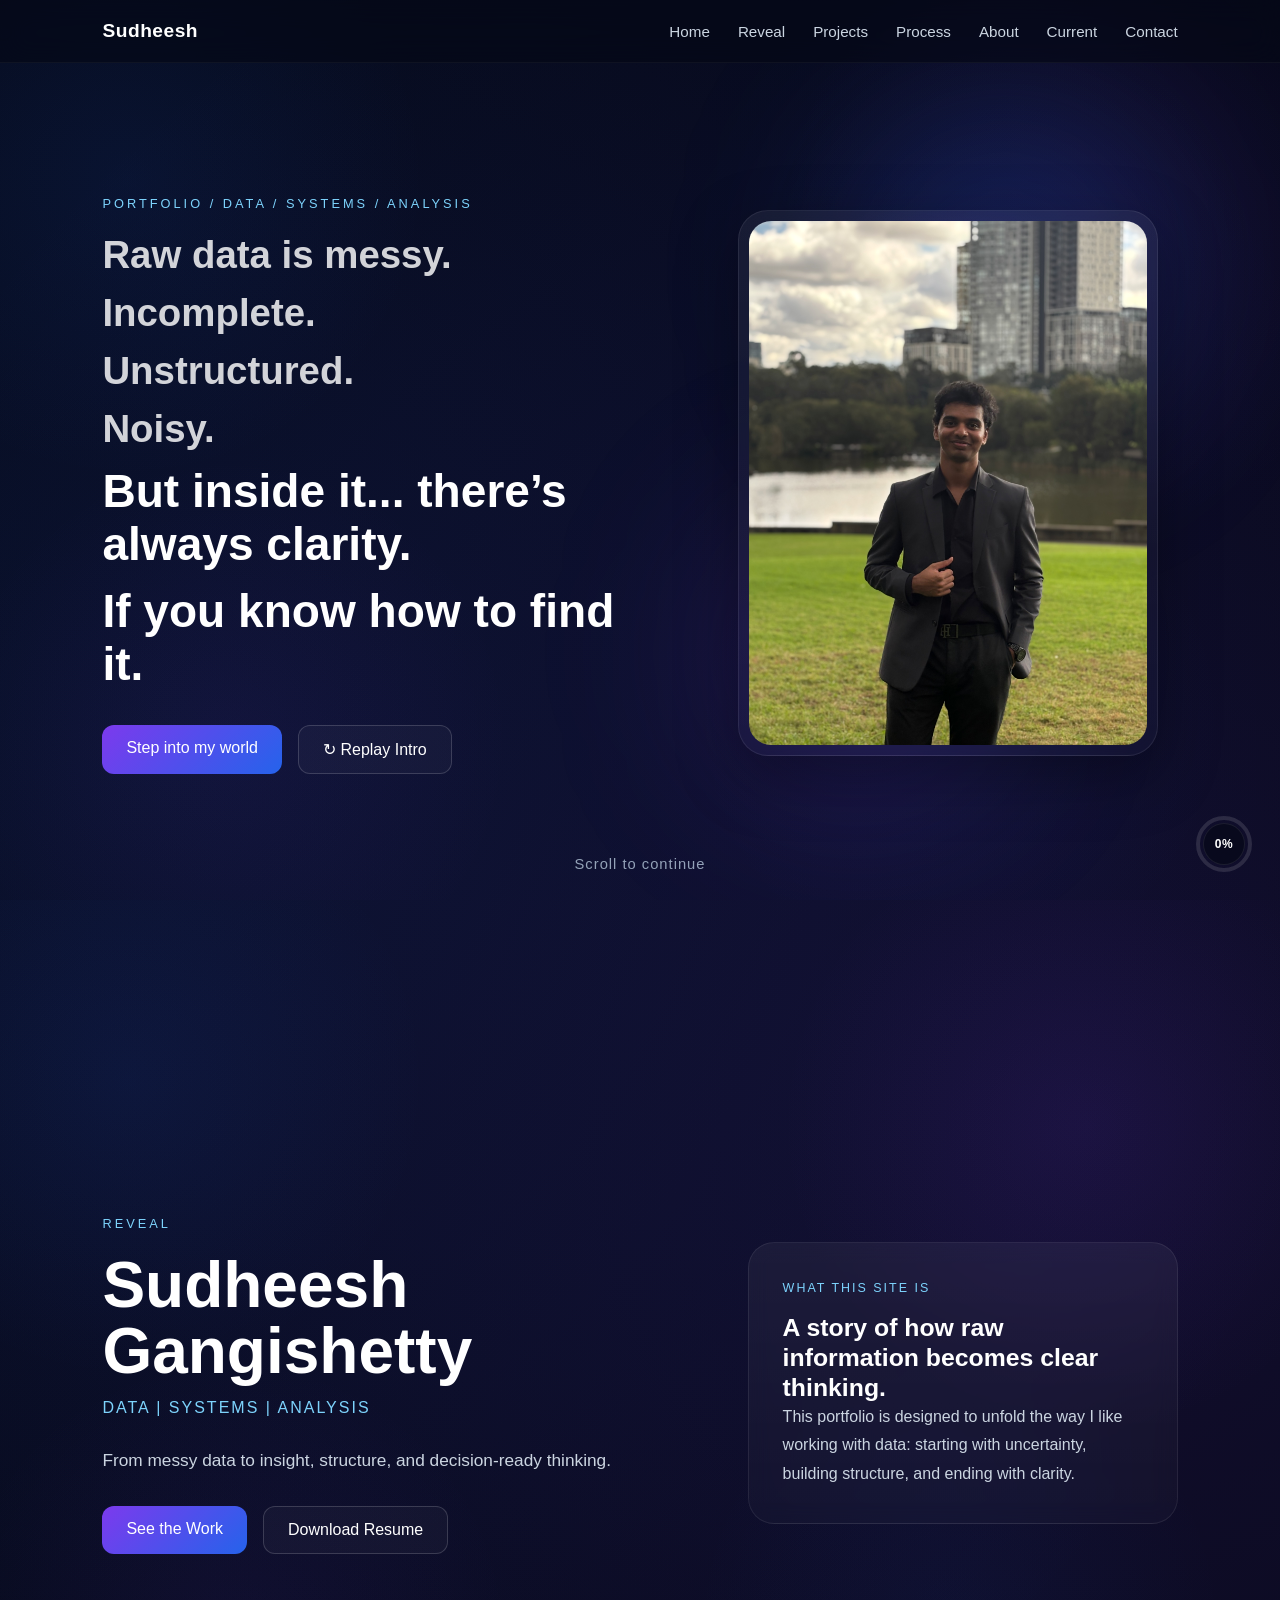
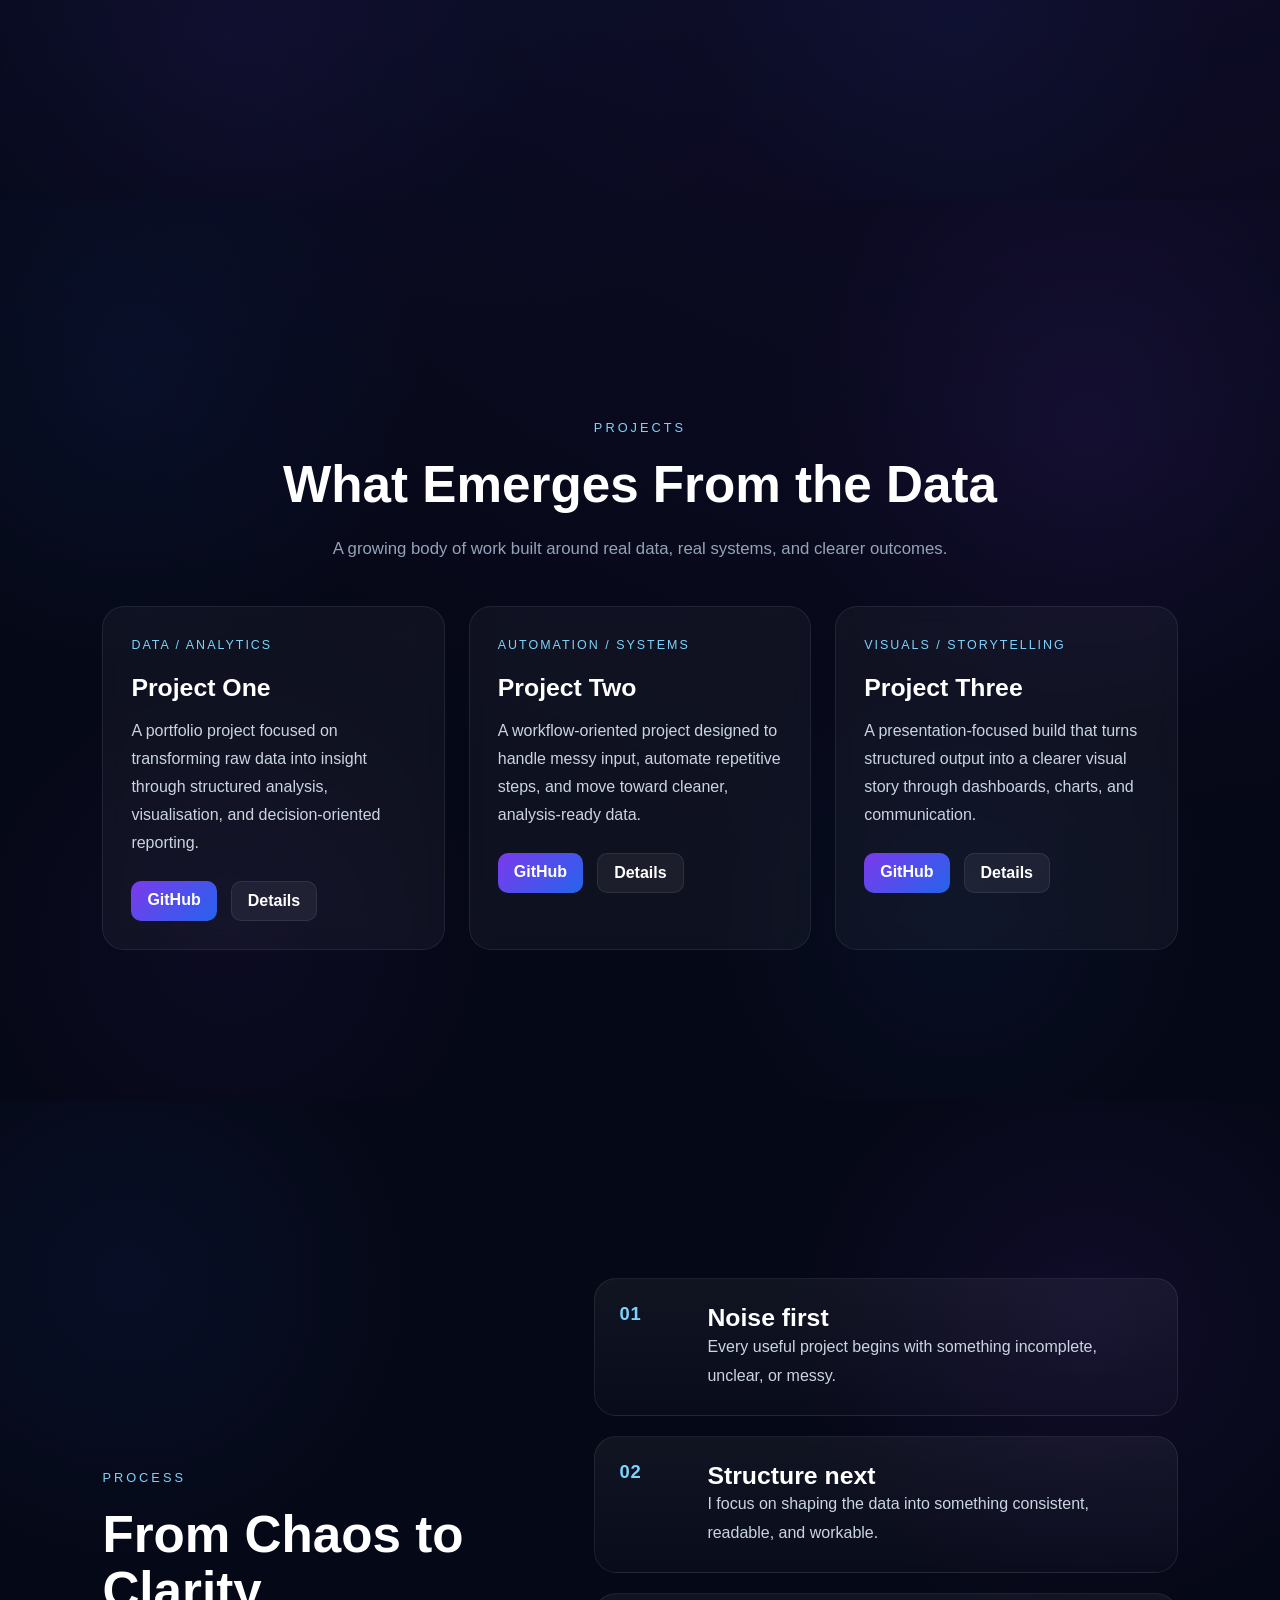
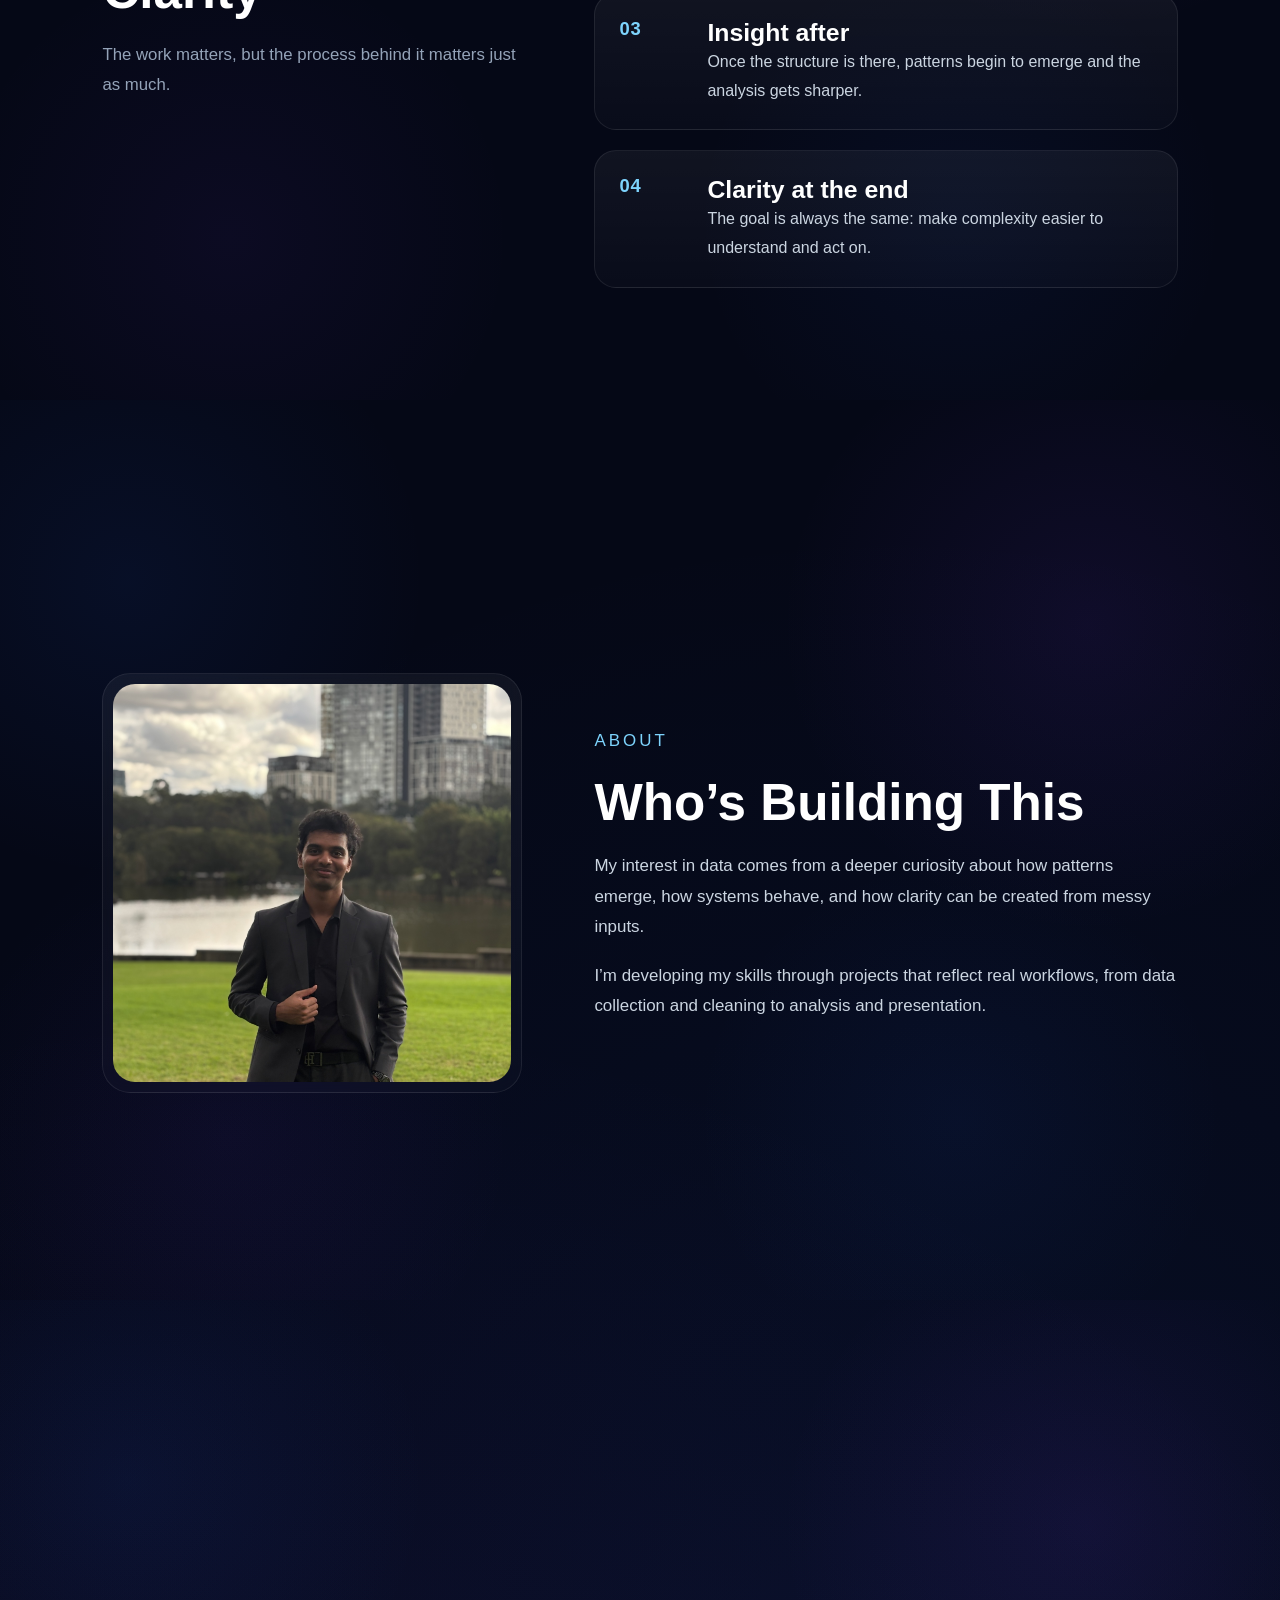
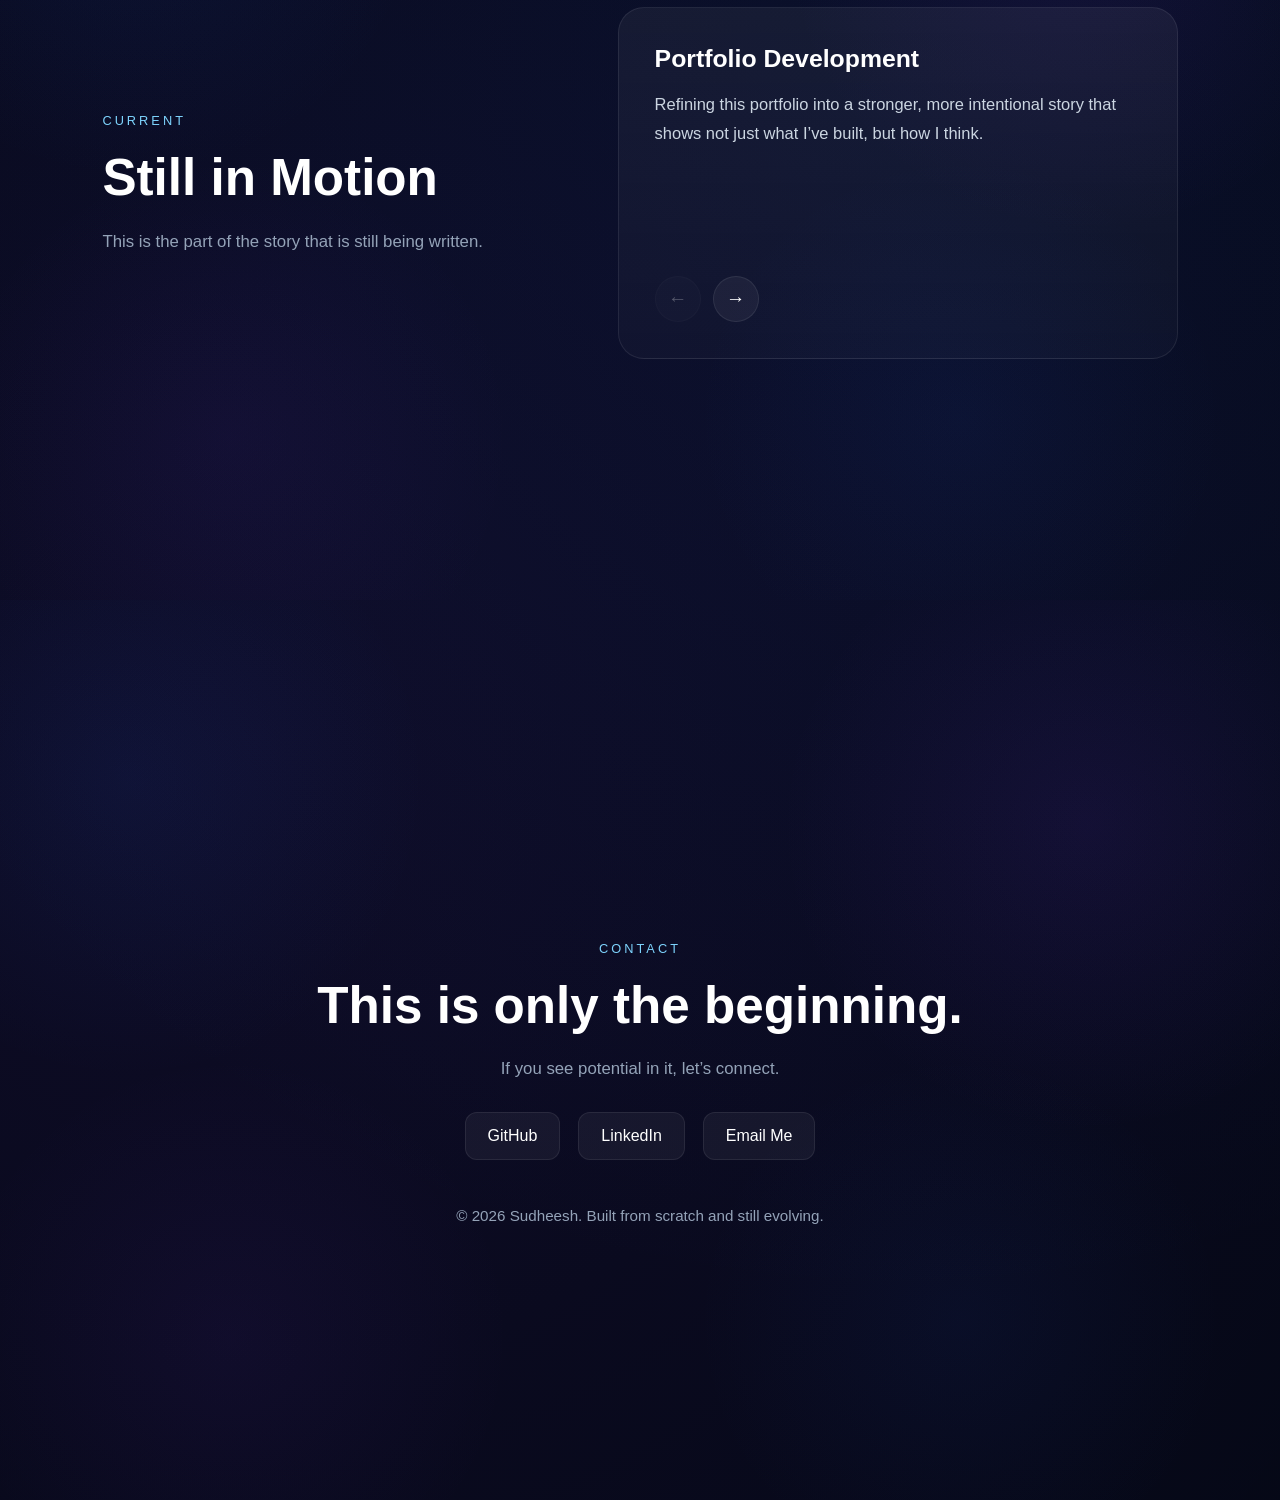
==== index.html @ f4ff77ac "Add files via upload" ====
<!DOCTYPE html>
<html lang="en">
<head>
  <meta charset="UTF-8" />
  <meta name="viewport" content="width=device-width, initial-scale=1.0" />
  <title>Sudheesh Gangishetty | Portfolio</title>
  <link rel="stylesheet" href="style.css" />
</head>
<body>
  <nav class="navbar">
    <div class="logo" data-content="site.logo">Sudheesh</div>
    <div class="nav-links" id="nav-links"></div>
  </nav>

  <main class="site-main">
    <section id="hero" class="panel hero story-hero">
      <div class="container hero-story-layout">
        <div class="hero-story-left">
          <p class="eyebrow" data-content="hero.eyebrow">PORTFOLIO / DATA / SYSTEMS / ANALYSIS</p>

          <div class="story-sequence" id="story-sequence"></div>

          <div class="hero-buttons hero-buttons-delayed" id="hero-controls">
            <a href="#reveal" class="btn btn-primary" id="hero-cta">Step into my world</a>
            <button class="btn btn-secondary replay-btn" id="replay-intro-btn" type="button">
              ↻ Replay Intro
            </button>
          </div>
        </div>

        <div class="hero-story-right">
          <div class="hero-photo-frame hero-photo-frame-large" id="hero-photo-frame">
            <img id="hero-photo" src="profile-photo.jpg" alt="Sudheesh portrait" class="hero-photo" />
          </div>
        </div>
      </div>

      <div class="scroll-cue" id="scroll-cue">
        <span data-content="hero.scrollCue">Scroll to continue</span>
      </div>

      <div class="glow glow-1"></div>
      <div class="glow glow-2"></div>
    </section>

    <section id="reveal" class="panel reveal-section">
      <div class="container reveal-grid">
        <div class="reveal-left reveal-on-scroll">
          <p class="section-label" data-content="reveal.label">REVEAL</p>
          <h1 class="reveal-name" data-content="reveal.name">Sudheesh Gangishetty</h1>
          <p class="reveal-role" data-content="reveal.role">Data | Systems | Analysis</p>
          <p class="reveal-description" data-content="reveal.description">
            From messy data to insight, structure, and decision-ready thinking.
          </p>

          <div class="hero-buttons">
            <a href="#projects" class="btn btn-primary" id="reveal-primary-btn">See the Work</a>
            <a href="Sudheesh_Resume.docx" class="btn btn-secondary" id="resume-btn" download>Download Resume</a>
          </div>
        </div>

        <div class="reveal-right reveal-on-scroll reveal-delay-1">
          <div class="reveal-card">
            <p class="reveal-card-label" data-content="reveal.cardLabel">WHAT THIS SITE IS</p>
            <h3 data-content="reveal.cardTitle">A story of how raw information becomes clear thinking.</h3>
            <p data-content="reveal.cardText">
              This portfolio is designed to unfold the way I like working with data:
              starting with uncertainty, building structure, and ending with clarity.
            </p>
          </div>
        </div>
      </div>
    </section>

    <section id="projects" class="panel projects">
      <div class="container projects-container">
        <div class="projects-heading reveal-on-scroll">
          <p class="section-label" data-content="projects.label">PROJECTS</p>
          <h2 data-content="projects.title">What Emerges From the Data</h2>
          <p class="section-intro centered-intro" data-content="projects.description">
            A growing body of work built around real data, real systems, and clearer outcomes.
          </p>
        </div>

        <div class="projects-grid" id="projects-grid"></div>
      </div>
    </section>

    <section id="process" class="panel process-section">
      <div class="container process-layout">
        <div class="process-left reveal-on-scroll">
          <p class="section-label" data-content="process.label">PROCESS</p>
          <h2 data-content="process.title">From Chaos to Clarity</h2>
          <p class="section-intro" data-content="process.description">
            The work matters, but the process behind it matters just as much.
          </p>
        </div>

        <div class="process-right">
          <div class="process-steps" id="process-steps"></div>
        </div>
      </div>
    </section>

    <section id="about" class="panel about">
      <div class="container about-grid">
        <div class="about-image reveal-on-scroll">
          <div class="about-image-frame">
            <img id="about-photo" src="profile-photo.jpg" alt="About Sudheesh" class="about-photo" />
          </div>
        </div>

        <div class="about-content reveal-on-scroll reveal-delay-1">
          <p class="section-label" data-content="about.label">ABOUT</p>
          <h2 data-content="about.title">Who’s Building This</h2>
          <div id="about-paragraphs"></div>
        </div>
      </div>
    </section>

    <section id="current" class="panel current">
      <div class="container current-layout">
        <div class="current-left reveal-on-scroll">
          <p class="section-label" data-content="current.label">CURRENT</p>
          <h2 data-content="current.title">Still in Motion</h2>
          <p class="section-intro" data-content="current.description">
            This is the part of the story that is still being written.
          </p>
        </div>

        <div class="current-right reveal-on-scroll reveal-delay-1">
          <div class="current-showcase">
            <div class="current-slide-track" id="current-slide-track"></div>

            <div class="current-controls">
              <button class="current-arrow current-prev" aria-label="Previous slide">←</button>
              <button class="current-arrow current-next" aria-label="Next slide">→</button>
            </div>
          </div>
        </div>
      </div>
    </section>

    <section id="contact" class="panel contact">
      <div class="container contact-layout reveal-on-scroll">
        <p class="section-label" data-content="contact.label">CONTACT</p>
        <h2 data-content="contact.title">This is only the beginning.</h2>
        <p class="section-intro centered-intro" data-content="contact.description">
          If you see potential in it, let’s connect.
        </p>

        <div class="contact-links" id="contact-links"></div>

        <footer class="footer">
          <p data-content="site.footer">© 2026 Sudheesh. Built from scratch and still evolving.</p>
        </footer>
      </div>
    </section>
  </main>

  <div class="scroll-indicator" aria-hidden="true">
    <svg width="64" height="64" viewBox="0 0 64 64">
      <circle cx="32" cy="32" r="26" class="bg-circle"></circle>
      <circle cx="32" cy="32" r="26" class="progress-circle"></circle>
    </svg>
    <div class="scroll-indicator-text" id="scroll-indicator-text">0%</div>
  </div>

  <script src="content.js"></script>
  <script src="script.js"></script>
</body>
</html>
---- style.css ----
html {
  scroll-behavior: smooth;
  scroll-snap-type: y mandatory;
}

* {
  margin: 0;
  padding: 0;
  box-sizing: border-box;
}

:root {
  --bg: #050816;
  --text: #ffffff;
  --muted: #cbd5e1;
  --muted-2: #94a3b8;
  --line: rgba(255, 255, 255, 0.08);
  --panel: rgba(255, 255, 255, 0.04);
  --blue: #2563eb;
  --purple: #7c3aed;
  --cyan: #7dd3fc;
}

body {
  font-family: Arial, sans-serif;
  color: var(--text);
  overflow-y: auto;
  overflow-x: hidden;
  background:
    radial-gradient(circle at 12% 12%, rgba(37, 99, 235, 0.10), transparent 22%),
    radial-gradient(circle at 82% 18%, rgba(124, 58, 237, 0.11), transparent 26%),
    radial-gradient(circle at 70% 78%, rgba(37, 99, 235, 0.08), transparent 24%),
    radial-gradient(circle at 20% 88%, rgba(124, 58, 237, 0.08), transparent 24%),
    #050816;
}

.site-main {
  min-height: 100dvh;
}

.panel {
  min-height: 100dvh;
  scroll-snap-align: start;
  display: flex;
  align-items: flex-start;
  justify-content: center;
  padding: 118px 8% 52px;
  position: relative;
  overflow: hidden;
  scroll-margin-top: 88px;
  background:
    radial-gradient(circle at 10% 20%, rgba(37, 99, 235, 0.08), transparent 22%),
    radial-gradient(circle at 85% 25%, rgba(124, 58, 237, 0.09), transparent 24%),
    radial-gradient(circle at 75% 80%, rgba(37, 99, 235, 0.06), transparent 22%),
    radial-gradient(circle at 18% 82%, rgba(124, 58, 237, 0.06), transparent 22%);
}

.container {
  width: min(1200px, 100%);
  margin: 0 auto;
  position: relative;
  z-index: 2;
}

.navbar {
  position: fixed;
  top: 0;
  left: 0;
  width: 100%;
  padding: 20px 8%;
  display: flex;
  justify-content: space-between;
  align-items: center;
  background: rgba(5, 8, 22, 0.65);
  backdrop-filter: blur(14px);
  border-bottom: 1px solid rgba(255, 255, 255, 0.04);
  z-index: 1000;
}

.logo {
  font-weight: 700;
  font-size: 1.2rem;
  letter-spacing: 0.5px;
}

.nav-links {
  display: flex;
  gap: 28px;
}

.nav-links a {
  text-decoration: none;
  color: var(--muted);
  font-size: 0.95rem;
  transition: color 0.25s ease, opacity 0.25s ease;
}

.nav-links a:hover {
  color: var(--text);
}

.section-label,
.eyebrow {
  font-size: 0.8rem;
  letter-spacing: 3px;
  color: var(--cyan);
  margin-bottom: 18px;
}

h1 {
  font-size: clamp(2.8rem, 5vw, 4.9rem);
  line-height: 1.02;
  margin-bottom: 22px;
}

h2 {
  font-size: clamp(2.2rem, 4vw, 3.5rem);
  line-height: 1.1;
  margin-bottom: 20px;
}

h3 {
  font-size: 1.55rem;
  line-height: 1.2;
}

p {
  color: var(--muted);
  line-height: 1.8;
}

.section-intro {
  max-width: 760px;
  color: var(--muted-2);
  font-size: 1.05rem;
}

.centered-intro {
  margin-left: auto;
  margin-right: auto;
  text-align: center;
}

/* HERO */
.story-hero {
  align-items: center;
}

.hero-story-layout {
  display: grid;
  grid-template-columns: minmax(0, 1fr) minmax(340px, 460px);
  gap: 64px;
  align-items: center;
  width: 100%;
  min-height: calc(100dvh - 170px);
}

.hero-story-left {
  max-width: 760px;
}

.story-sequence {
  display: flex;
  flex-direction: column;
  gap: 14px;
  min-height: 360px;
}

.story-line {
  font-size: clamp(1.7rem, 3vw, 2.8rem);
  font-weight: 600;
  line-height: 1.15;
  color: rgba(255, 255, 255, 0.82);
  opacity: 0;
  transform: translateY(18px);
  transition: opacity 0.8s ease, transform 0.8s ease, filter 0.8s ease;
}

.story-line-emphasis {
  color: white;
  font-size: clamp(2rem, 3.6vw, 3.3rem);
}

.story-line-dimmed {
  opacity: 0.22 !important;
  filter: blur(0.2px);
}

.hero-buttons {
  display: flex;
  gap: 16px;
  flex-wrap: wrap;
}

.hero-buttons-delayed {
  margin-top: 34px;
  opacity: 0;
  transform: translateY(18px);
}

.hero-story-right {
  display: flex;
  justify-content: center;
  align-items: center;
  width: 100%;
}

.hero-photo-frame {
  width: min(420px, 100%);
  border-radius: 30px;
  padding: 10px;
  border: 1px solid var(--line);
  background:
    linear-gradient(180deg, rgba(255, 255, 255, 0.06), rgba(255, 255, 255, 0.025)),
    radial-gradient(circle at 50% 30%, rgba(124, 58, 237, 0.20), transparent 42%);
  backdrop-filter: blur(10px);
  box-shadow: 0 20px 60px rgba(0, 0, 0, 0.35);
  opacity: 0;
  transform: translateY(18px);
}

.hero-photo-frame-large {
  aspect-ratio: 4 / 5.2;
}

.hero-photo {
  width: 100%;
  height: 100%;
  object-fit: cover;
  object-position: center 28%;
  border-radius: 22px;
  display: block;
  filter: saturate(1.02) contrast(1.02);
}

.scroll-cue {
  position: absolute;
  bottom: 28px;
  left: 50%;
  transform: translateX(-50%);
  color: var(--muted-2);
  font-size: 0.92rem;
  letter-spacing: 1px;
  opacity: 0;
}

.replay-btn {
  cursor: pointer;
}

.animate-in {
  animation: lineReveal 0.9s ease forwards;
}

.fade-in-only {
  animation: fadeOnly 0.9s ease forwards;
}

@keyframes lineReveal {
  to {
    opacity: 1;
    transform: translateY(0);
  }
}

@keyframes fadeOnly {
  to {
    opacity: 1;
  }
}

/* SCROLL REVEALS */
.reveal-on-scroll {
  opacity: 0;
  transform: translateY(34px);
  transition: opacity 0.8s ease, transform 0.8s ease;
}

.reveal-on-scroll.is-visible {
  opacity: 1;
  transform: translateY(0);
}

.reveal-delay-1 {
  transition-delay: 0.12s;
}

.reveal-delay-2 {
  transition-delay: 0.24s;
}

/* REVEAL SECTION */
.reveal-grid {
  display: grid;
  grid-template-columns: minmax(0, 1fr) minmax(320px, 430px);
  gap: 64px;
  align-items: center;
  width: 100%;
  min-height: calc(100dvh - 170px);
}

.reveal-name {
  font-size: clamp(3rem, 5vw, 5.1rem);
  margin-bottom: 10px;
}

.reveal-role {
  color: var(--cyan);
  font-size: 1rem;
  letter-spacing: 2px;
  text-transform: uppercase;
  margin-bottom: 22px;
}

.reveal-description {
  max-width: 620px;
  font-size: 1.08rem;
  margin-bottom: 30px;
}

.reveal-card {
  border: 1px solid var(--line);
  background: linear-gradient(180deg, rgba(255,255,255,0.05), rgba(255,255,255,0.025));
  border-radius: 26px;
  padding: 34px;
  backdrop-filter: blur(10px);
}

.reveal-card-label {
  color: var(--cyan);
  letter-spacing: 2px;
  font-size: 0.78rem;
  margin-bottom: 14px;
}

/* BUTTONS */
.btn {
  text-decoration: none;
  padding: 14px 24px;
  border-radius: 12px;
  font-weight: 700;
  transition: transform 0.25s ease, background 0.25s ease, box-shadow 0.25s ease;
  border: none;
  font: inherit;
}

.btn-primary {
  background: linear-gradient(135deg, var(--purple), var(--blue));
  color: white;
}

.btn-primary:hover {
  transform: translateY(-2px);
  box-shadow: 0 12px 32px rgba(124, 58, 237, 0.35);
}

.btn-secondary {
  border: 1px solid rgba(255, 255, 255, 0.16);
  color: white;
  background: rgba(255, 255, 255, 0.03);
}

.btn-secondary:hover {
  transform: translateY(-2px);
  background: rgba(255, 255, 255, 0.08);
}

/* GLOW */
.glow {
  position: absolute;
  border-radius: 50%;
  filter: blur(90px);
  z-index: 1;
}

.glow-1 {
  width: 320px;
  height: 320px;
  background: rgba(37, 99, 235, 0.22);
  top: 12%;
  right: 9%;
}

.glow-2 {
  width: 280px;
  height: 280px;
  background: rgba(124, 58, 237, 0.18);
  bottom: 12%;
  left: 56%;
}

/* PROJECTS */
.projects-container {
  display: flex;
  flex-direction: column;
  align-items: center;
  min-height: calc(100dvh - 170px);
  justify-content: center;
}

.projects-heading {
  text-align: center;
  margin-bottom: 42px;
}

.projects-grid {
  display: grid;
  grid-template-columns: repeat(3, minmax(0, 1fr));
  gap: 24px;
  width: 100%;
}

.project-card {
  background: var(--panel);
  border: 1px solid var(--line);
  border-radius: 22px;
  padding: 28px;
  transition: transform 0.3s ease, border-color 0.3s ease, box-shadow 0.3s ease,
    opacity 0.8s ease, transform 0.8s ease;
  backdrop-filter: blur(10px);
}

.project-card:hover {
  transform: translateY(-8px);
  border-color: rgba(124, 58, 237, 0.5);
  box-shadow: 0 20px 50px rgba(0, 0, 0, 0.35);
}

.project-tag {
  font-size: 0.78rem;
  letter-spacing: 2px;
  color: var(--cyan);
  margin-bottom: 16px;
}

.project-card h3 {
  margin-bottom: 14px;
}

.project-card p {
  line-height: 1.75;
}

.project-links {
  display: flex;
  gap: 14px;
  margin-top: 24px;
}

.project-link {
  text-decoration: none;
  color: white;
  font-weight: 700;
  padding: 10px 16px;
  border-radius: 10px;
  background: linear-gradient(135deg, var(--purple), var(--blue));
  transition: transform 0.25s ease, opacity 0.25s ease, background 0.25s ease;
}

.project-link:hover {
  transform: translateY(-2px);
}

.secondary-link {
  background: rgba(255, 255, 255, 0.06);
  border: 1px solid var(--line);
}

/* PROCESS */
.process-layout {
  display: grid;
  grid-template-columns: minmax(280px, 420px) minmax(0, 1fr);
  gap: 72px;
  width: 100%;
  align-items: center;
  min-height: calc(100dvh - 170px);
}

.process-steps {
  display: grid;
  gap: 20px;
}

.process-step {
  display: grid;
  grid-template-columns: 70px 1fr;
  gap: 18px;
  padding: 24px;
  border: 1px solid var(--line);
  background: linear-gradient(180deg, rgba(255,255,255,0.05), rgba(255,255,255,0.02));
  border-radius: 22px;
}

.step-number {
  font-size: 1.15rem;
  font-weight: 700;
  color: var(--cyan);
  letter-spacing: 1px;
}

/* ABOUT */
.about-grid {
  display: grid;
  grid-template-columns: minmax(320px, 420px) minmax(0, 1fr);
  gap: 72px;
  align-items: center;
  width: 100%;
  min-height: calc(100dvh - 170px);
}

.about-image {
  display: flex;
  justify-content: center;
}

.about-image-frame {
  width: min(420px, 100%);
  aspect-ratio: 1 / 1;
  border-radius: 28px;
  padding: 10px;
  border: 1px solid var(--line);
  background:
    linear-gradient(180deg, rgba(255,255,255,0.05), rgba(255,255,255,0.02)),
    radial-gradient(circle at 50% 50%, rgba(37, 99, 235, 0.18), transparent 42%);
  backdrop-filter: blur(10px);
}

.about-photo {
  width: 100%;
  height: 100%;
  object-fit: cover;
  object-position: center 28%;
  border-radius: 22px;
  display: block;
}

.about-content {
  max-width: 680px;
  width: 100%;
}

.about-content p {
  font-size: 1.06rem;
  margin-bottom: 18px;
}

/* CURRENT */
.current-layout {
  display: grid;
  grid-template-columns: minmax(0, 1fr) minmax(360px, 560px);
  gap: 72px;
  align-items: center;
  width: 100%;
  min-height: calc(100dvh - 170px);
}

.current-left {
  max-width: 560px;
}

.current-right {
  display: flex;
  justify-content: center;
  width: 100%;
}

.current-showcase {
  width: 100%;
  max-width: 560px;
  min-height: 352px;
  background: linear-gradient(180deg, rgba(255, 255, 255, 0.05), rgba(255, 255, 255, 0.025));
  border: 1px solid var(--line);
  border-radius: 26px;
  padding: 36px;
  display: flex;
  flex-direction: column;
  justify-content: space-between;
  user-select: none;
  touch-action: pan-y;
}

.current-slide-track {
  position: relative;
  flex: 1;
}

.current-item {
  display: none;
  opacity: 0;
  transform: translateX(26px);
}

.current-item.active {
  display: block;
  opacity: 1;
  transform: translateX(0);
  transition: opacity 0.38s ease, transform 0.38s ease;
}

.current-item h3 {
  margin-bottom: 16px;
}

.current-item p {
  font-size: 1.03rem;
}

.current-controls {
  display: flex;
  gap: 12px;
  margin-top: 28px;
}

.current-arrow {
  width: 46px;
  height: 46px;
  border-radius: 999px;
  border: 1px solid var(--line);
  background: rgba(255, 255, 255, 0.05);
  color: white;
  font-size: 1.2rem;
  cursor: pointer;
  transition: opacity 0.25s ease, transform 0.25s ease, background 0.25s ease;
}

.current-arrow:hover:not(:disabled) {
  transform: translateY(-1px);
  background: rgba(255, 255, 255, 0.08);
}

.current-arrow:disabled {
  opacity: 0.28;
  cursor: not-allowed;
}

/* CONTACT */
.contact-layout {
  display: flex;
  flex-direction: column;
  align-items: center;
  justify-content: center;
  width: 100%;
  max-width: 900px;
  margin: 0 auto;
  text-align: center;
  min-height: calc(100dvh - 170px);
}

.contact-links {
  display: flex;
  justify-content: center;
  gap: 18px;
  flex-wrap: wrap;
  margin-top: 28px;
}

.contact-link {
  text-decoration: none;
  color: white;
  padding: 14px 22px;
  border-radius: 12px;
  background: rgba(255, 255, 255, 0.05);
  border: 1px solid var(--line);
  transition: transform 0.25s ease, background 0.25s ease, border-color 0.25s ease;
}

.contact-link:hover {
  transform: translateY(-3px);
  background: rgba(255, 255, 255, 0.08);
  border-color: rgba(124, 58, 237, 0.4);
}

.footer {
  margin-top: 42px;
}

.footer p {
  color: var(--muted-2);
  font-size: 0.95rem;
}

/* SCROLL INDICATOR */
.scroll-indicator {
  position: fixed;
  bottom: 24px;
  right: 24px;
  width: 64px;
  height: 64px;
  z-index: 1100;
  display: flex;
  align-items: center;
  justify-content: center;
}

.scroll-indicator svg {
  position: absolute;
  inset: 0;
  transform: rotate(-90deg);
}

.bg-circle {
  fill: none;
  stroke: rgba(255, 255, 255, 0.12);
  stroke-width: 4;
}

.progress-circle {
  fill: none;
  stroke: var(--cyan);
  stroke-width: 4;
  stroke-linecap: round;
  stroke-dasharray: 163.36;
  stroke-dashoffset: 163.36;
  transition: stroke-dashoffset 0.2s ease;
}

.scroll-indicator-text {
  font-size: 0.75rem;
  color: var(--text);
  font-weight: 700;
  letter-spacing: 0.5px;
  background: rgba(5, 8, 22, 0.65);
  width: 42px;
  height: 42px;
  border-radius: 999px;
  display: flex;
  align-items: center;
  justify-content: center;
  border: 1px solid var(--line);
  backdrop-filter: blur(12px);
}

/* SCROLLBAR */
html::-webkit-scrollbar,
body::-webkit-scrollbar {
  width: 10px;
}

html::-webkit-scrollbar-track,
body::-webkit-scrollbar-track {
  background: rgba(255, 255, 255, 0.03);
}

html::-webkit-scrollbar-thumb,
body::-webkit-scrollbar-thumb {
  background: linear-gradient(180deg, rgba(124, 58, 237, 0.85), rgba(37, 99, 235, 0.85));
  border-radius: 999px;
}

html::-webkit-scrollbar-thumb:hover,
body::-webkit-scrollbar-thumb:hover {
  background: linear-gradient(180deg, rgba(124, 58, 237, 1), rgba(37, 99, 235, 1));
}

/* RESPONSIVE */
@media (max-width: 1080px) {
  .hero-story-layout,
  .reveal-grid,
  .process-layout,
  .about-grid,
  .current-layout {
    grid-template-columns: 1fr;
    gap: 36px;
    width: 100%;
    min-height: auto;
  }

  .hero-story-right,
  .about-image,
  .current-right {
    justify-content: center;
  }

  .projects-grid {
    grid-template-columns: 1fr;
  }

  .projects-container,
  .contact-layout {
    min-height: auto;
  }

  .panel {
    min-height: 100dvh;
    padding-top: 110px;
    padding-bottom: 48px;
    align-items: center;
  }

  .story-hero {
    align-items: center;
  }

  html {
    scroll-snap-type: y proximity;
  }
}

@media (max-width: 768px) {
  .navbar {
    padding: 18px 6%;
  }

  .nav-links {
    gap: 16px;
    font-size: 0.9rem;
    flex-wrap: wrap;
  }

  .panel {
    min-height: 100dvh;
    padding: 100px 6% 44px;
    align-items: center;
  }

  .hero-story-layout,
  .reveal-grid,
  .process-layout,
  .about-grid,
  .current-layout {
    align-items: center;
  }

  .story-line {
    font-size: clamp(1.5rem, 6vw, 2.2rem);
  }

  .story-line-emphasis {
    font-size: clamp(1.8rem, 7vw, 2.7rem);
  }

  .reveal-description,
  .section-intro,
  .about-content p,
  .current-item p,
  .process-step p {
    font-size: 1rem;
  }

  .hero-photo-frame,
  .about-image-frame,
  .current-showcase {
    max-width: 100%;
  }
}

@media (max-width: 560px) {
  .navbar {
    flex-direction: column;
    gap: 12px;
    align-items: flex-start;
  }

  .hero-buttons,
  .project-links,
  .contact-links {
    width: 100%;
  }

  .btn,
  .project-link,
  .contact-link {
    width: 100%;
    text-align: center;
  }

  .process-step {
    grid-template-columns: 1fr;
  }

  .scroll-indicator {
    bottom: 18px;
    right: 18px;
    transform: scale(0.92);
  }

  .story-sequence {
    min-height: 300px;
  }
}
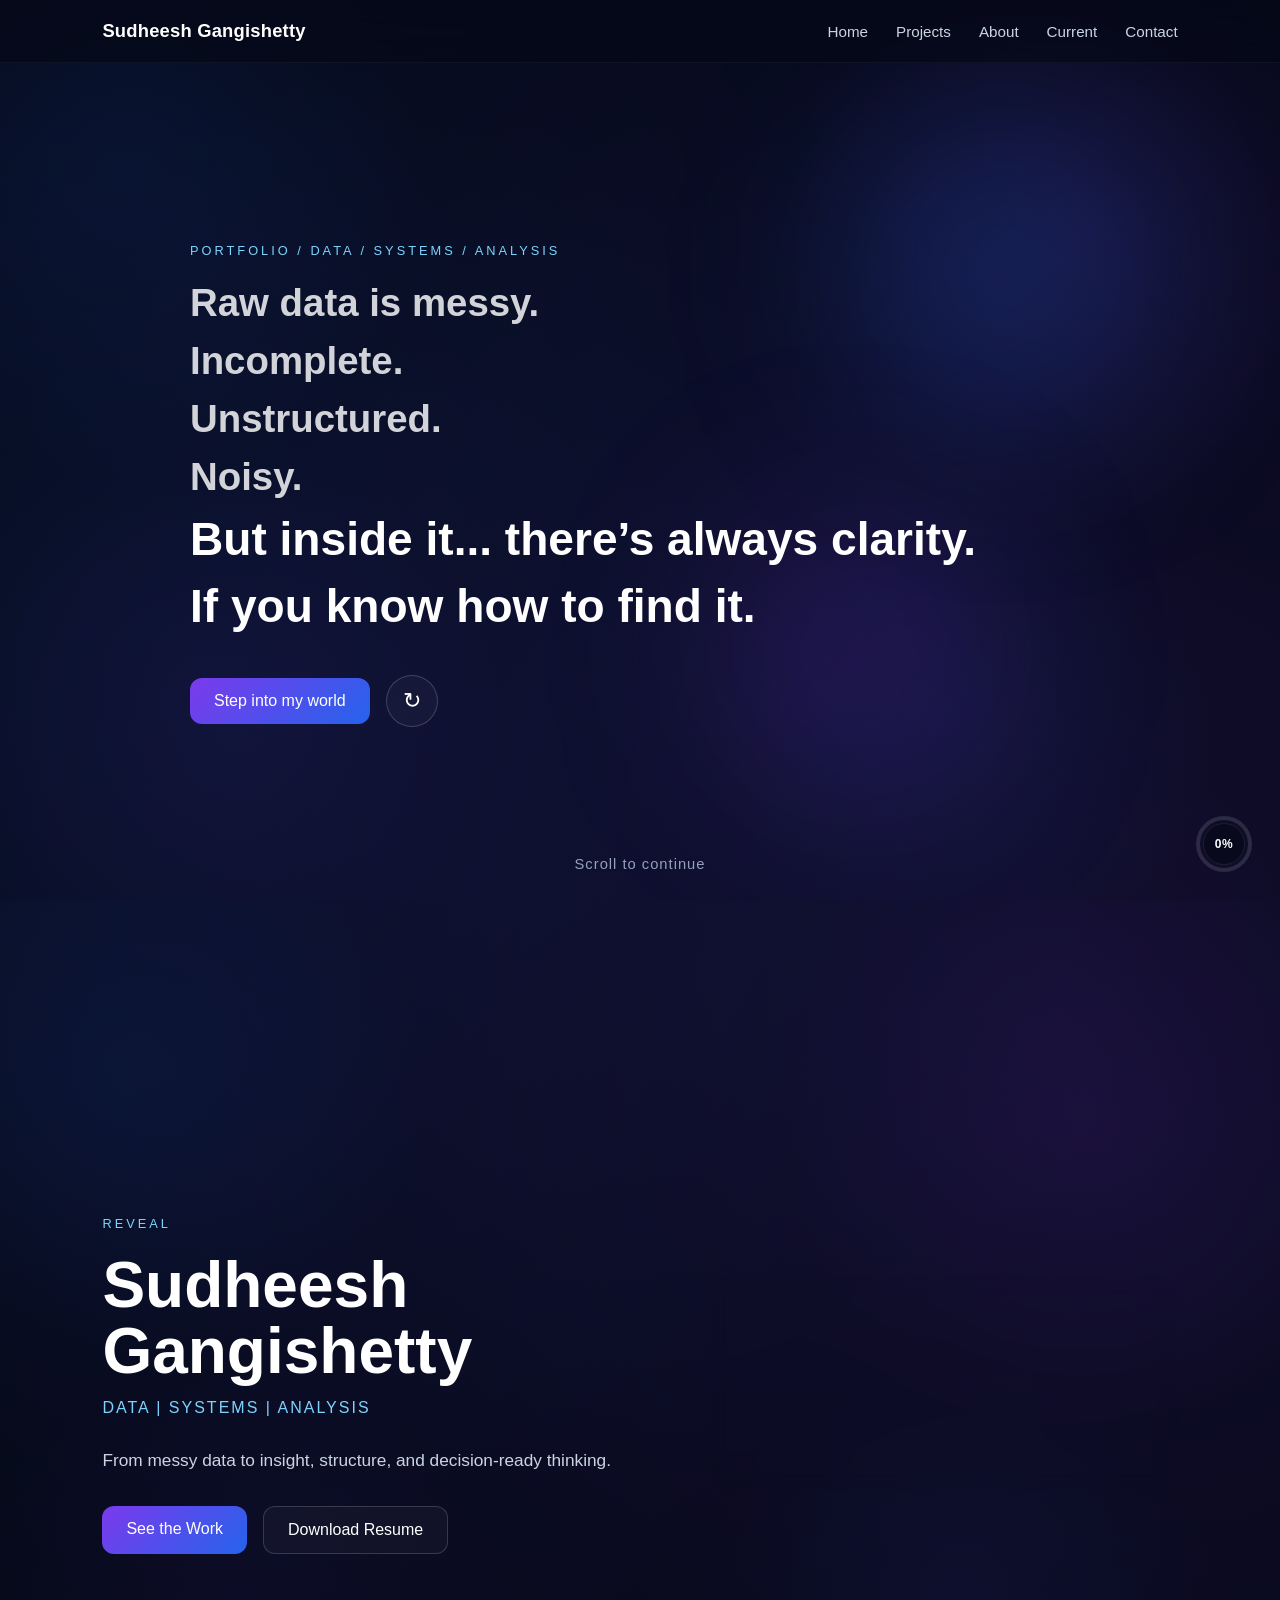
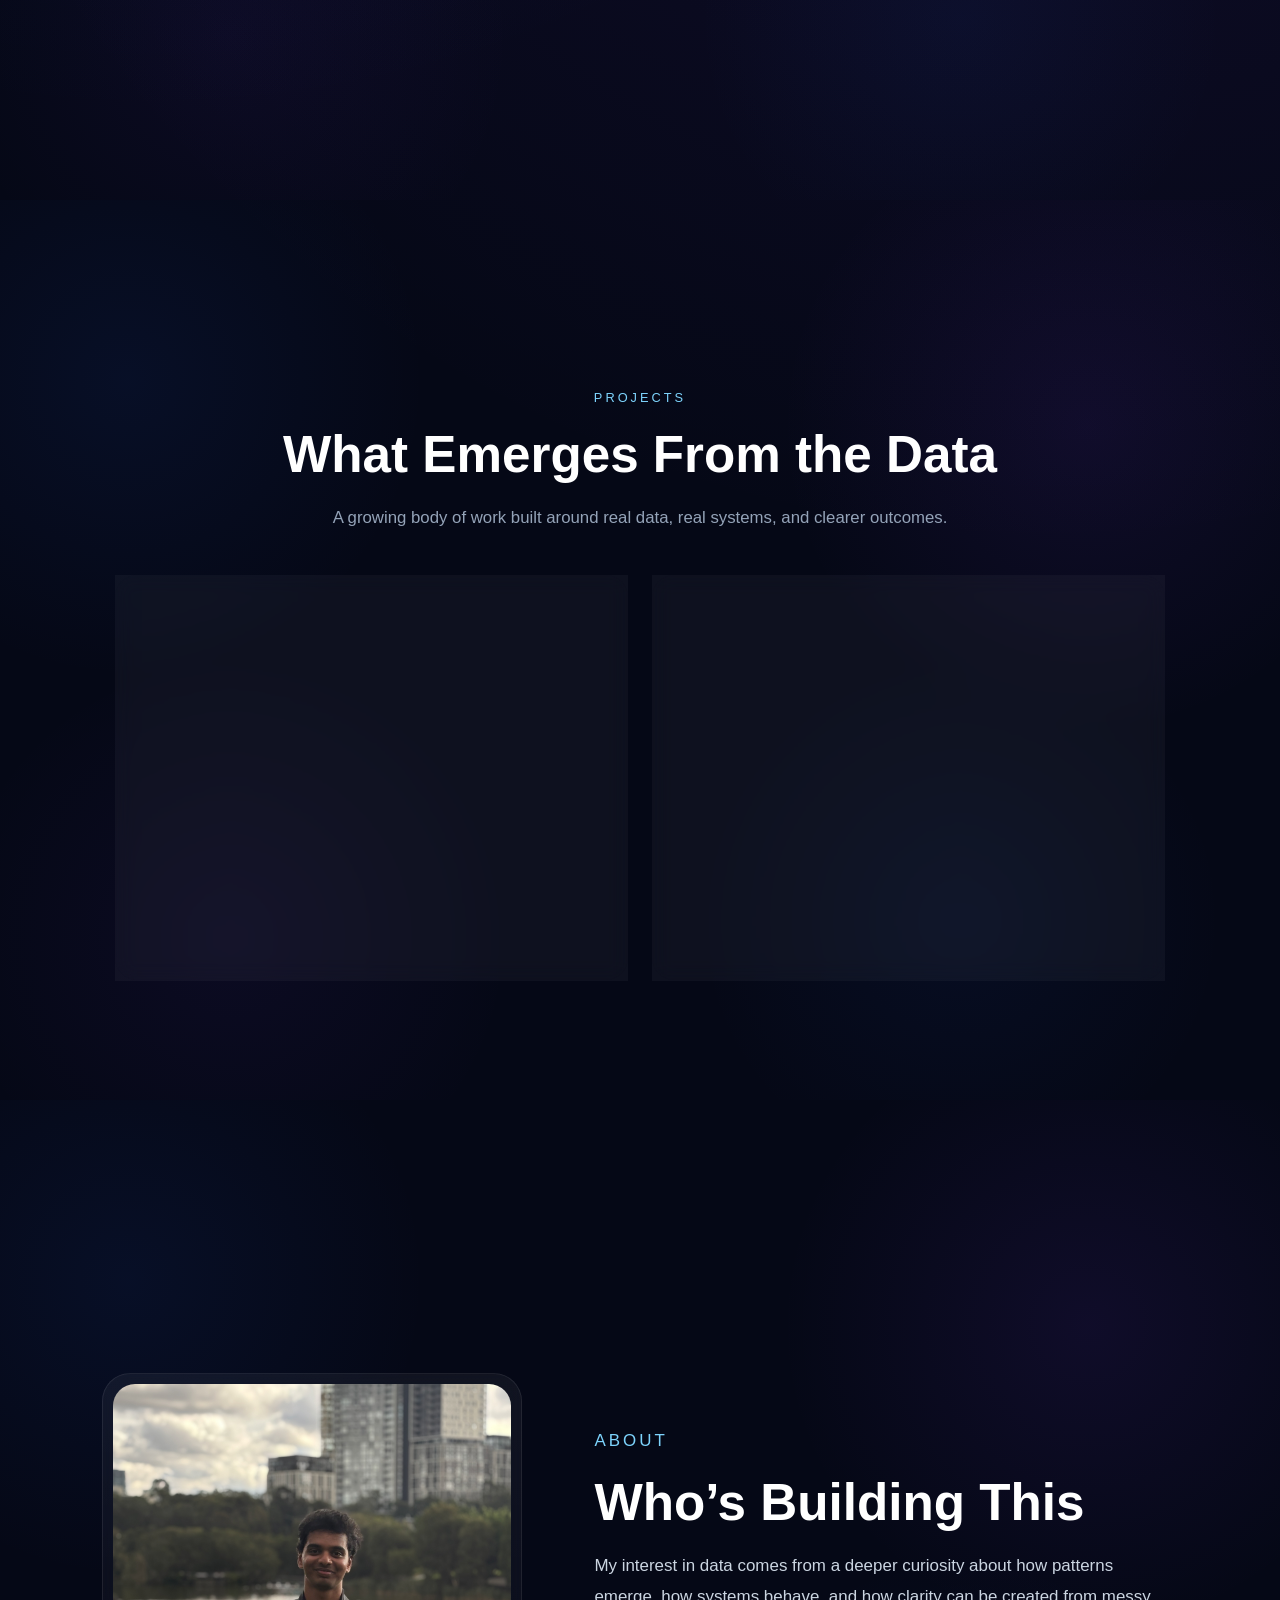
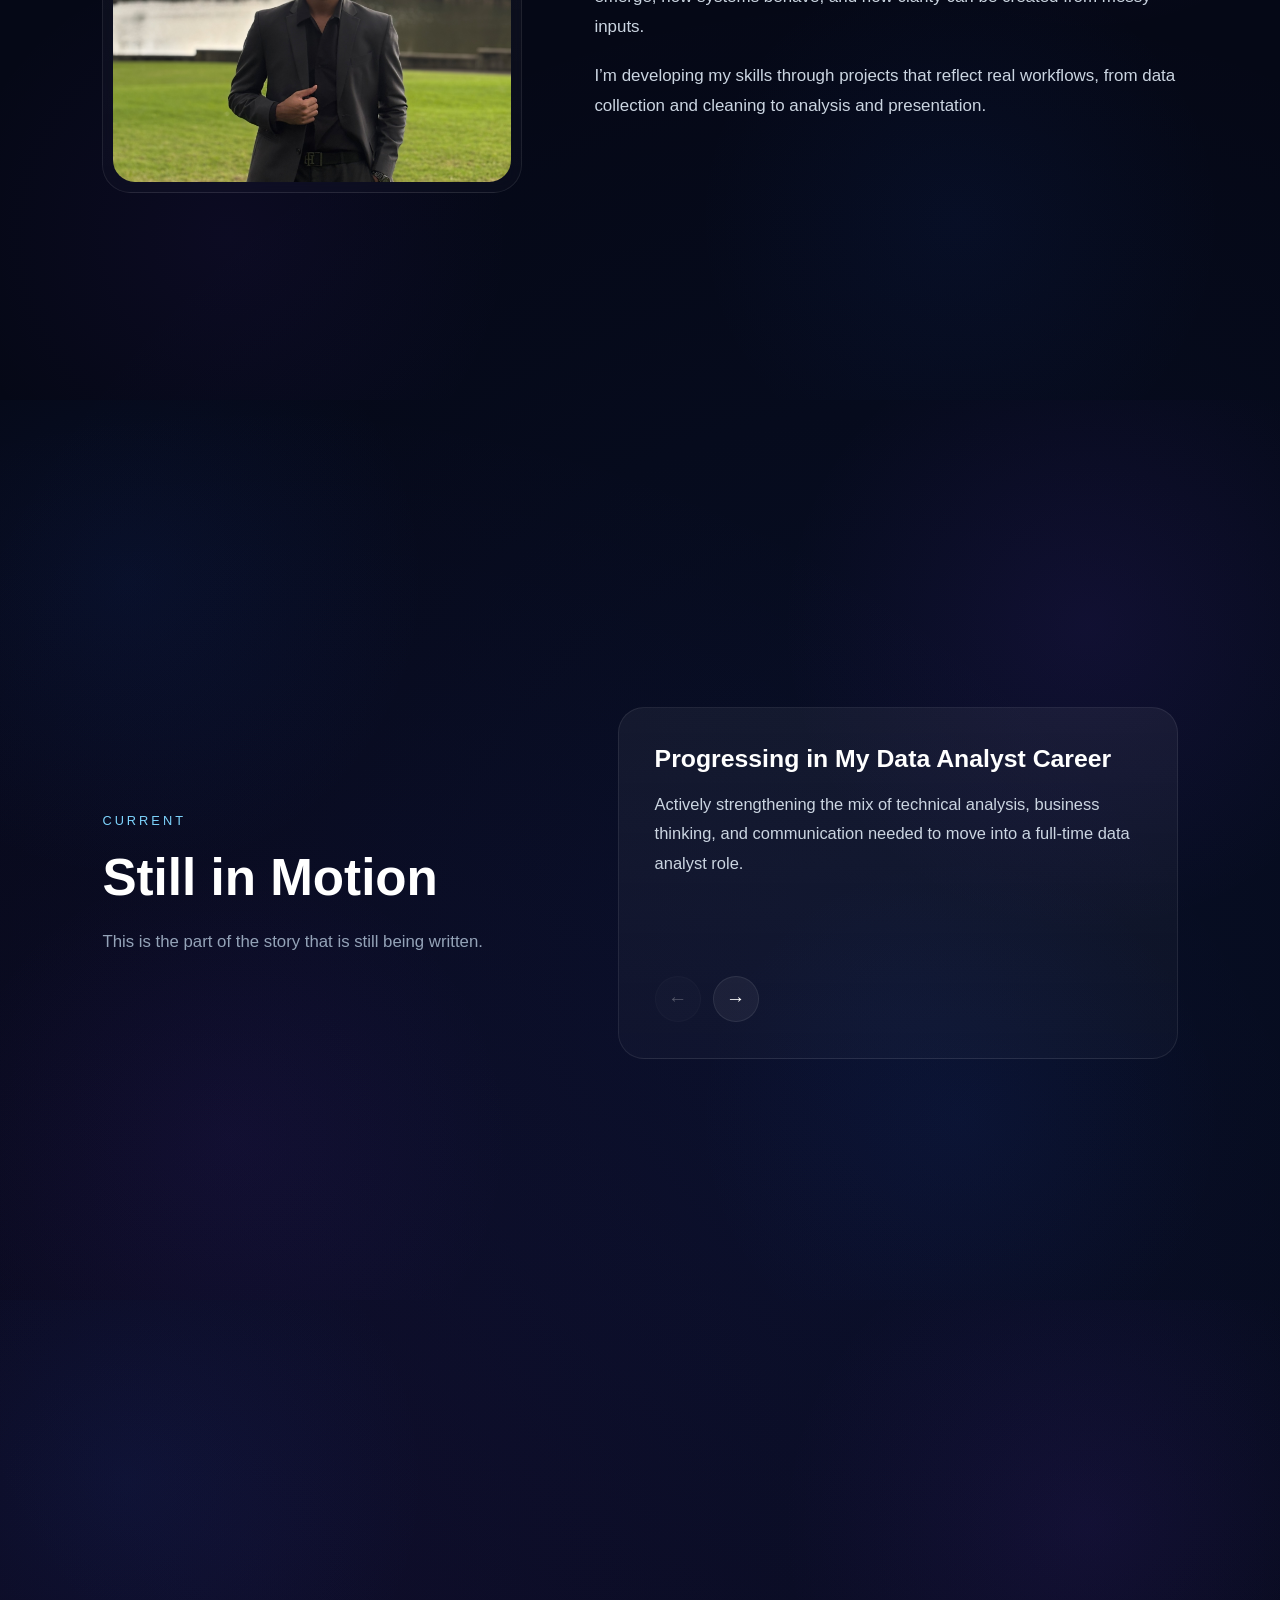
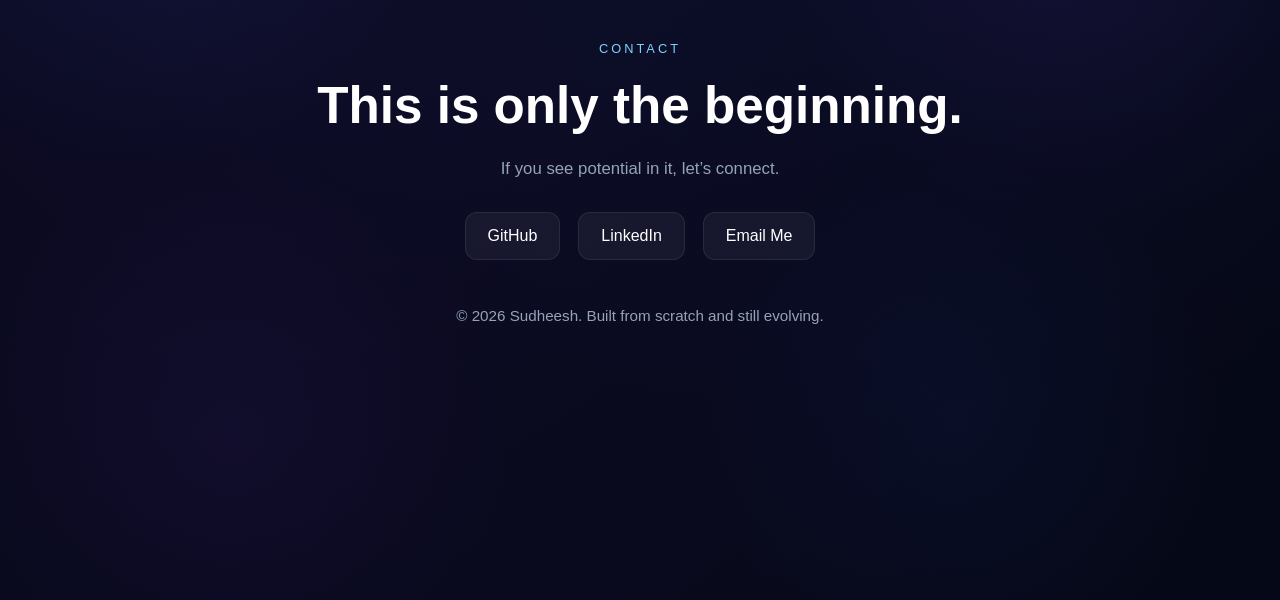
==== commit eaafd20e: "Add files via upload" ====
--- a/index.html
+++ b/index.html
@@ -4,33 +4,30 @@
   <meta charset="UTF-8" />
   <meta name="viewport" content="width=device-width, initial-scale=1.0" />
   <title>Sudheesh Gangishetty | Portfolio</title>
+  <link rel="icon" type="image/png" href="icon_image.png" />
+  <link rel="shortcut icon" href="icon_image.png" />
+  <link rel="apple-touch-icon" href="icon_image.png" />
   <link rel="stylesheet" href="style.css" />
 </head>
 <body>
   <nav class="navbar">
-    <div class="logo" data-content="site.logo">Sudheesh</div>
+    <div class="logo" data-content="site.logo">Sudheesh Gangishetty</div>
     <div class="nav-links" id="nav-links"></div>
   </nav>
 
   <main class="site-main">
     <section id="hero" class="panel hero story-hero">
-      <div class="container hero-story-layout">
-        <div class="hero-story-left">
+      <div class="container hero-story-layout hero-story-layout-single">
+        <div class="hero-story-left hero-story-left-centered">
           <p class="eyebrow" data-content="hero.eyebrow">PORTFOLIO / DATA / SYSTEMS / ANALYSIS</p>
 
           <div class="story-sequence" id="story-sequence"></div>
 
-          <div class="hero-buttons hero-buttons-delayed" id="hero-controls">
+          <div class="hero-buttons hero-buttons-delayed hero-controls-inline" id="hero-controls">
             <a href="#reveal" class="btn btn-primary" id="hero-cta">Step into my world</a>
-            <button class="btn btn-secondary replay-btn" id="replay-intro-btn" type="button">
-              ↻ Replay Intro
+            <button class="replay-icon-btn" id="replay-intro-btn" type="button" aria-label="Replay intro">
+              <span class="replay-symbol">↻</span>
             </button>
-          </div>
-        </div>
-
-        <div class="hero-story-right">
-          <div class="hero-photo-frame hero-photo-frame-large" id="hero-photo-frame">
-            <img id="hero-photo" src="profile-photo.jpg" alt="Sudheesh portrait" class="hero-photo" />
           </div>
         </div>
       </div>
@@ -44,7 +41,7 @@
     </section>
 
     <section id="reveal" class="panel reveal-section">
-      <div class="container reveal-grid">
+      <div class="container reveal-grid reveal-grid-single">
         <div class="reveal-left reveal-on-scroll">
           <p class="section-label" data-content="reveal.label">REVEAL</p>
           <h1 class="reveal-name" data-content="reveal.name">Sudheesh Gangishetty</h1>
@@ -61,11 +58,9 @@
 
         <div class="reveal-right reveal-on-scroll reveal-delay-1">
           <div class="reveal-card">
-            <p class="reveal-card-label" data-content="reveal.cardLabel">WHAT THIS SITE IS</p>
-            <h3 data-content="reveal.cardTitle">A story of how raw information becomes clear thinking.</h3>
+            <h3 data-content="reveal.cardTitle">Someone who transforms raw information into fine insights with clear thinking.</h3>
             <p data-content="reveal.cardText">
-              This portfolio is designed to unfold the way I like working with data:
-              starting with uncertainty, building structure, and ending with clarity.
+              This portfolio is designed to unfold the way I like working with data: starting with uncertainty, building structure, and ending with clarity.
             </p>
           </div>
         </div>
@@ -82,23 +77,7 @@
           </p>
         </div>
 
-        <div class="projects-grid" id="projects-grid"></div>
-      </div>
-    </section>
-
-    <section id="process" class="panel process-section">
-      <div class="container process-layout">
-        <div class="process-left reveal-on-scroll">
-          <p class="section-label" data-content="process.label">PROCESS</p>
-          <h2 data-content="process.title">From Chaos to Clarity</h2>
-          <p class="section-intro" data-content="process.description">
-            The work matters, but the process behind it matters just as much.
-          </p>
-        </div>
-
-        <div class="process-right">
-          <div class="process-steps" id="process-steps"></div>
-        </div>
+        <div class="projects-grid projects-grid-two" id="projects-grid"></div>
       </div>
     </section>
 
--- a/style.css
+++ b/style.css
@@ -79,8 +79,9 @@
 
 .logo {
   font-weight: 700;
-  font-size: 1.2rem;
-  letter-spacing: 0.5px;
+  font-size: 1.15rem;
+  letter-spacing: 0.2px;
+  white-space: nowrap;
 }
 
 .nav-links {
@@ -148,15 +149,24 @@
 
 .hero-story-layout {
   display: grid;
-  grid-template-columns: minmax(0, 1fr) minmax(340px, 460px);
-  gap: 64px;
+  grid-template-columns: minmax(0, 1fr);
+  gap: 0;
   align-items: center;
   width: 100%;
   min-height: calc(100dvh - 170px);
+}
+
+.hero-story-layout-single {
+  justify-items: center;
 }
 
 .hero-story-left {
   max-width: 760px;
+}
+
+.hero-story-left-centered {
+  max-width: 900px;
+  width: 100%;
 }
 
 .story-sequence {
@@ -198,39 +208,33 @@
   transform: translateY(18px);
 }
 
-.hero-story-right {
-  display: flex;
+.hero-controls-inline {
+  align-items: center;
+}
+
+.replay-icon-btn {
+  width: 52px;
+  height: 52px;
+  border-radius: 999px;
+  border: 1px solid rgba(255, 255, 255, 0.18);
+  background: rgba(255, 255, 255, 0.03);
+  color: white;
+  display: inline-flex;
+  align-items: center;
   justify-content: center;
-  align-items: center;
-  width: 100%;
-}
-
-.hero-photo-frame {
-  width: min(420px, 100%);
-  border-radius: 30px;
-  padding: 10px;
-  border: 1px solid var(--line);
-  background:
-    linear-gradient(180deg, rgba(255, 255, 255, 0.06), rgba(255, 255, 255, 0.025)),
-    radial-gradient(circle at 50% 30%, rgba(124, 58, 237, 0.20), transparent 42%);
-  backdrop-filter: blur(10px);
-  box-shadow: 0 20px 60px rgba(0, 0, 0, 0.35);
-  opacity: 0;
-  transform: translateY(18px);
-}
-
-.hero-photo-frame-large {
-  aspect-ratio: 4 / 5.2;
-}
-
-.hero-photo {
-  width: 100%;
-  height: 100%;
-  object-fit: cover;
-  object-position: center 28%;
-  border-radius: 22px;
-  display: block;
-  filter: saturate(1.02) contrast(1.02);
+  cursor: pointer;
+  transition: transform 0.25s ease, background 0.25s ease, border-color 0.25s ease;
+}
+
+.replay-icon-btn:hover {
+  transform: translateY(-2px);
+  background: rgba(255, 255, 255, 0.08);
+  border-color: rgba(125, 211, 252, 0.4);
+}
+
+.replay-symbol {
+  font-size: 1.35rem;
+  line-height: 1;
 }
 
 .scroll-cue {
@@ -244,10 +248,6 @@
   opacity: 0;
 }
 
-.replay-btn {
-  cursor: pointer;
-}
-
 .animate-in {
   animation: lineReveal 0.9s ease forwards;
 }
@@ -297,6 +297,10 @@
   align-items: center;
   width: 100%;
   min-height: calc(100dvh - 170px);
+}
+
+.reveal-grid-single {
+  grid-template-columns: minmax(0, 1fr) minmax(340px, 470px);
 }
 
 .reveal-name {
@@ -324,13 +328,6 @@
   border-radius: 26px;
   padding: 34px;
   backdrop-filter: blur(10px);
-}
-
-.reveal-card-label {
-  color: var(--cyan);
-  letter-spacing: 2px;
-  font-size: 0.78rem;
-  margin-bottom: 14px;
 }
 
 /* BUTTONS */
@@ -405,19 +402,24 @@
 
 .projects-grid {
   display: grid;
-  grid-template-columns: repeat(3, minmax(0, 1fr));
   gap: 24px;
   width: 100%;
+}
+
+.projects-grid-two {
+  grid-template-columns: repeat(2, minmax(0, 1fr));
+  max-width: 1050px;
 }
 
 .project-card {
   background: var(--panel);
   border: 1px solid var(--line);
   border-radius: 22px;
-  padding: 28px;
+  padding: 30px;
   transition: transform 0.3s ease, border-color 0.3s ease, box-shadow 0.3s ease,
     opacity 0.8s ease, transform 0.8s ease;
   backdrop-filter: blur(10px);
+  min-height: 100%;
 }
 
 .project-card:hover {
@@ -464,38 +466,6 @@
 .secondary-link {
   background: rgba(255, 255, 255, 0.06);
   border: 1px solid var(--line);
-}
-
-/* PROCESS */
-.process-layout {
-  display: grid;
-  grid-template-columns: minmax(280px, 420px) minmax(0, 1fr);
-  gap: 72px;
-  width: 100%;
-  align-items: center;
-  min-height: calc(100dvh - 170px);
-}
-
-.process-steps {
-  display: grid;
-  gap: 20px;
-}
-
-.process-step {
-  display: grid;
-  grid-template-columns: 70px 1fr;
-  gap: 18px;
-  padding: 24px;
-  border: 1px solid var(--line);
-  background: linear-gradient(180deg, rgba(255,255,255,0.05), rgba(255,255,255,0.02));
-  border-radius: 22px;
-}
-
-.step-number {
-  font-size: 1.15rem;
-  font-weight: 700;
-  color: var(--cyan);
-  letter-spacing: 1px;
 }
 
 /* ABOUT */
@@ -754,9 +724,7 @@
 
 /* RESPONSIVE */
 @media (max-width: 1080px) {
-  .hero-story-layout,
   .reveal-grid,
-  .process-layout,
   .about-grid,
   .current-layout {
     grid-template-columns: 1fr;
@@ -765,14 +733,14 @@
     min-height: auto;
   }
 
-  .hero-story-right,
   .about-image,
   .current-right {
     justify-content: center;
   }
 
-  .projects-grid {
+  .projects-grid-two {
     grid-template-columns: 1fr;
+    max-width: 100%;
   }
 
   .projects-container,
@@ -794,6 +762,10 @@
   html {
     scroll-snap-type: y proximity;
   }
+
+  .logo {
+    font-size: 1rem;
+  }
 }
 
 @media (max-width: 768px) {
@@ -813,9 +785,7 @@
     align-items: center;
   }
 
-  .hero-story-layout,
   .reveal-grid,
-  .process-layout,
   .about-grid,
   .current-layout {
     align-items: center;
@@ -832,12 +802,10 @@
   .reveal-description,
   .section-intro,
   .about-content p,
-  .current-item p,
-  .process-step p {
+  .current-item p {
     font-size: 1rem;
   }
 
-  .hero-photo-frame,
   .about-image-frame,
   .current-showcase {
     max-width: 100%;
@@ -864,10 +832,6 @@
     text-align: center;
   }
 
-  .process-step {
-    grid-template-columns: 1fr;
-  }
-
   .scroll-indicator {
     bottom: 18px;
     right: 18px;
@@ -877,4 +841,9 @@
   .story-sequence {
     min-height: 300px;
   }
+
+  .replay-icon-btn {
+    width: 48px;
+    height: 48px;
+  }
 }
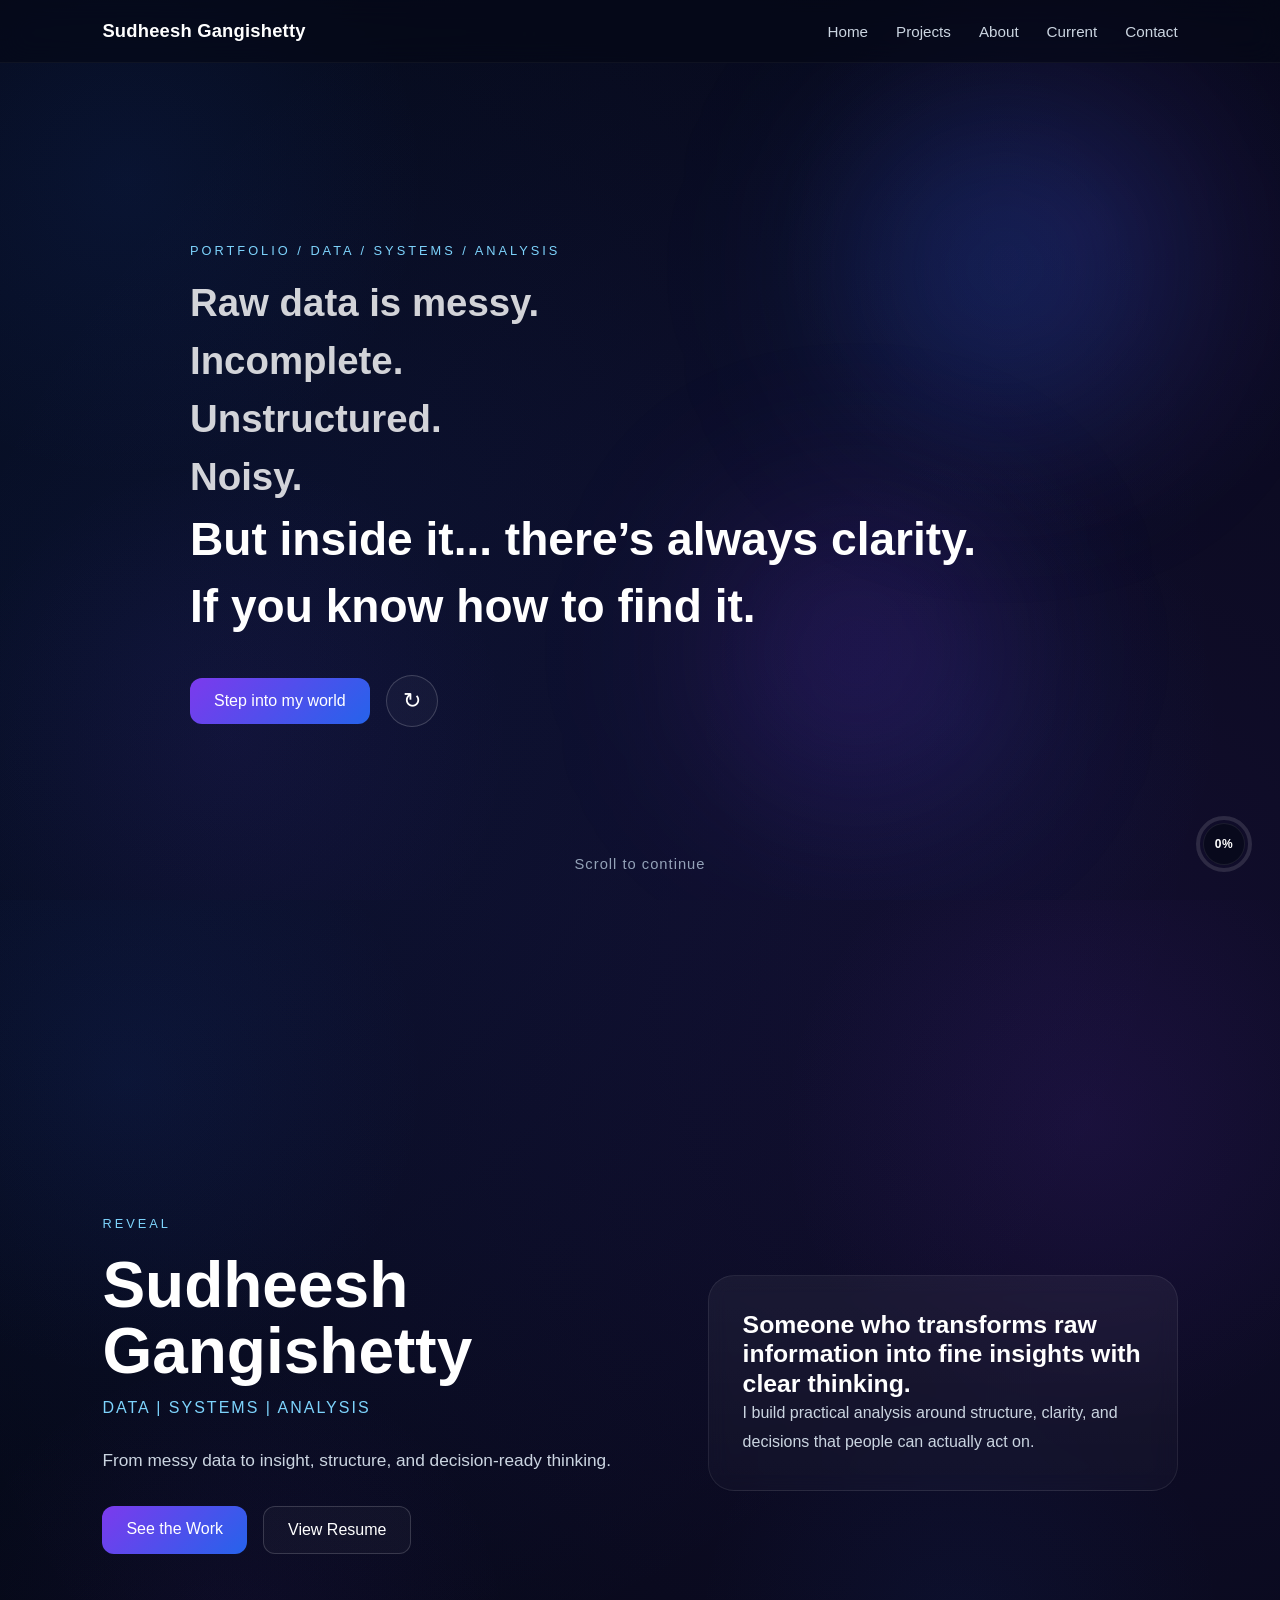
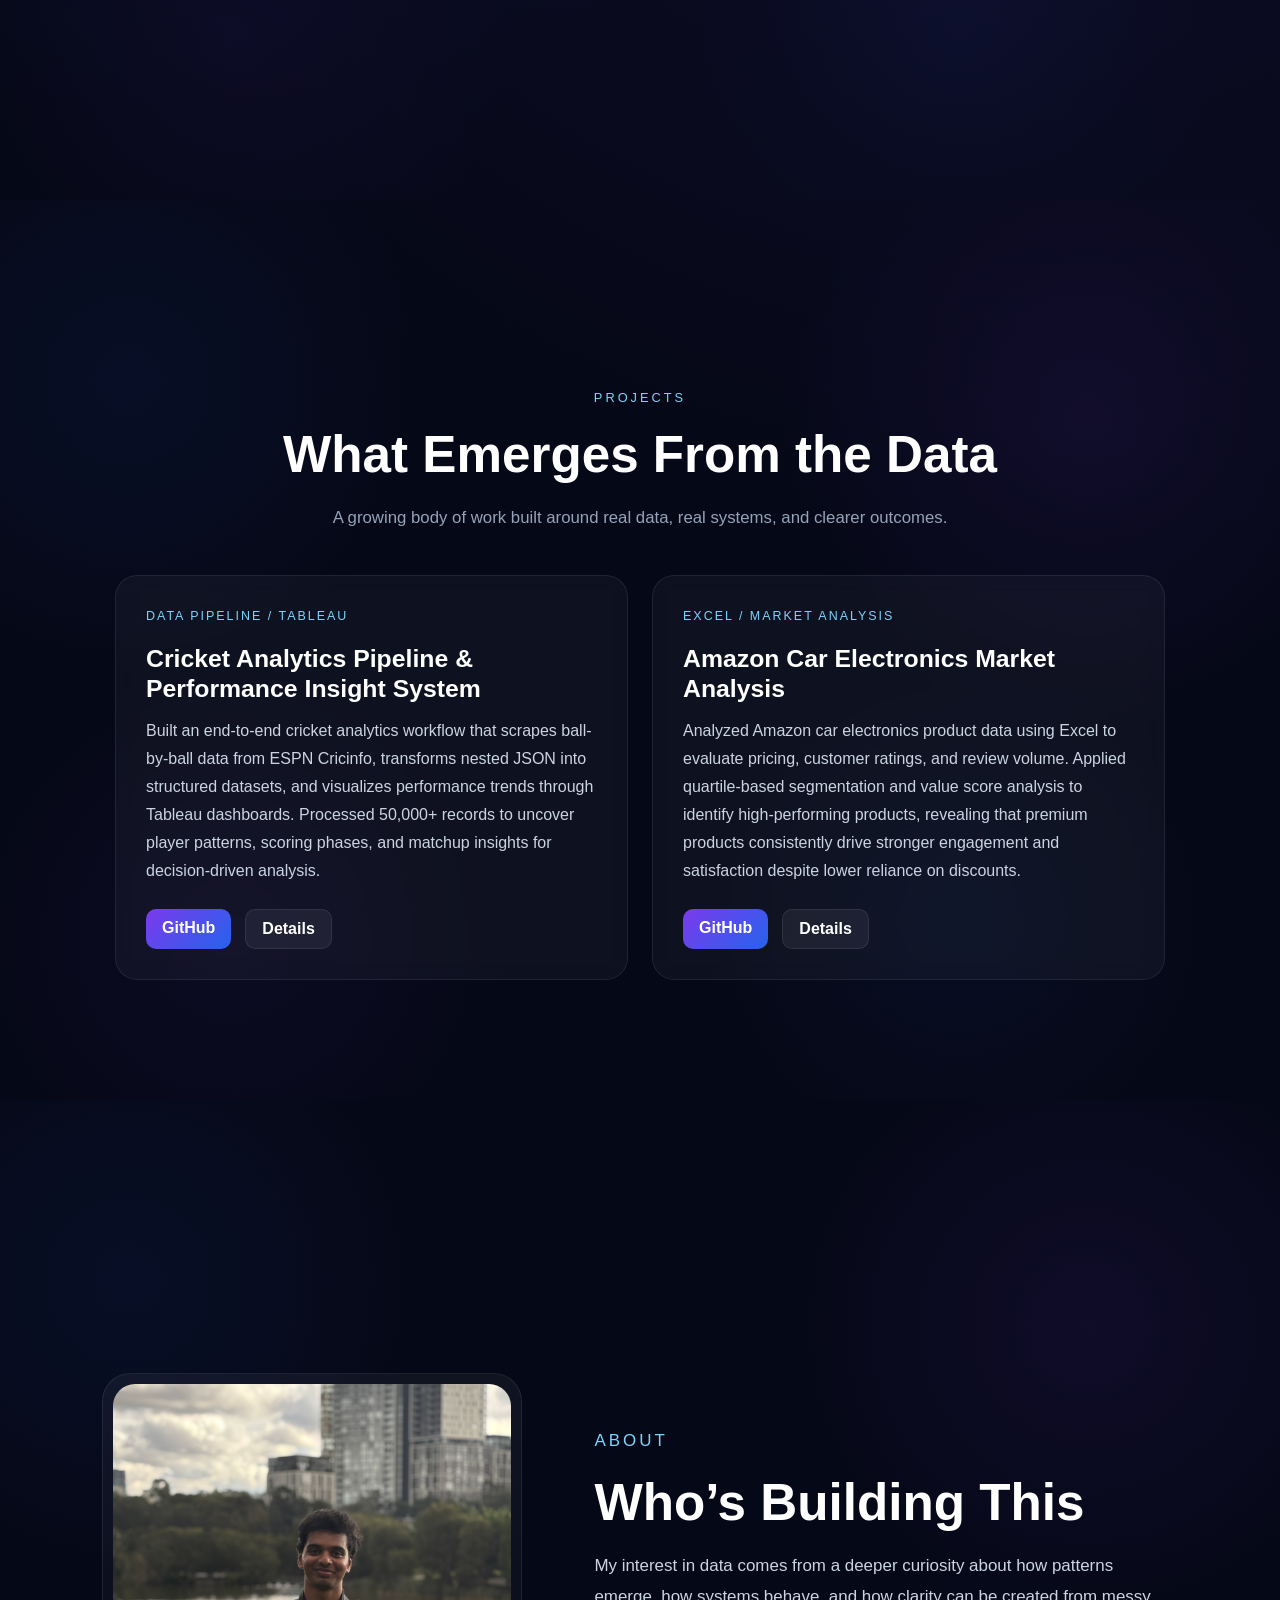
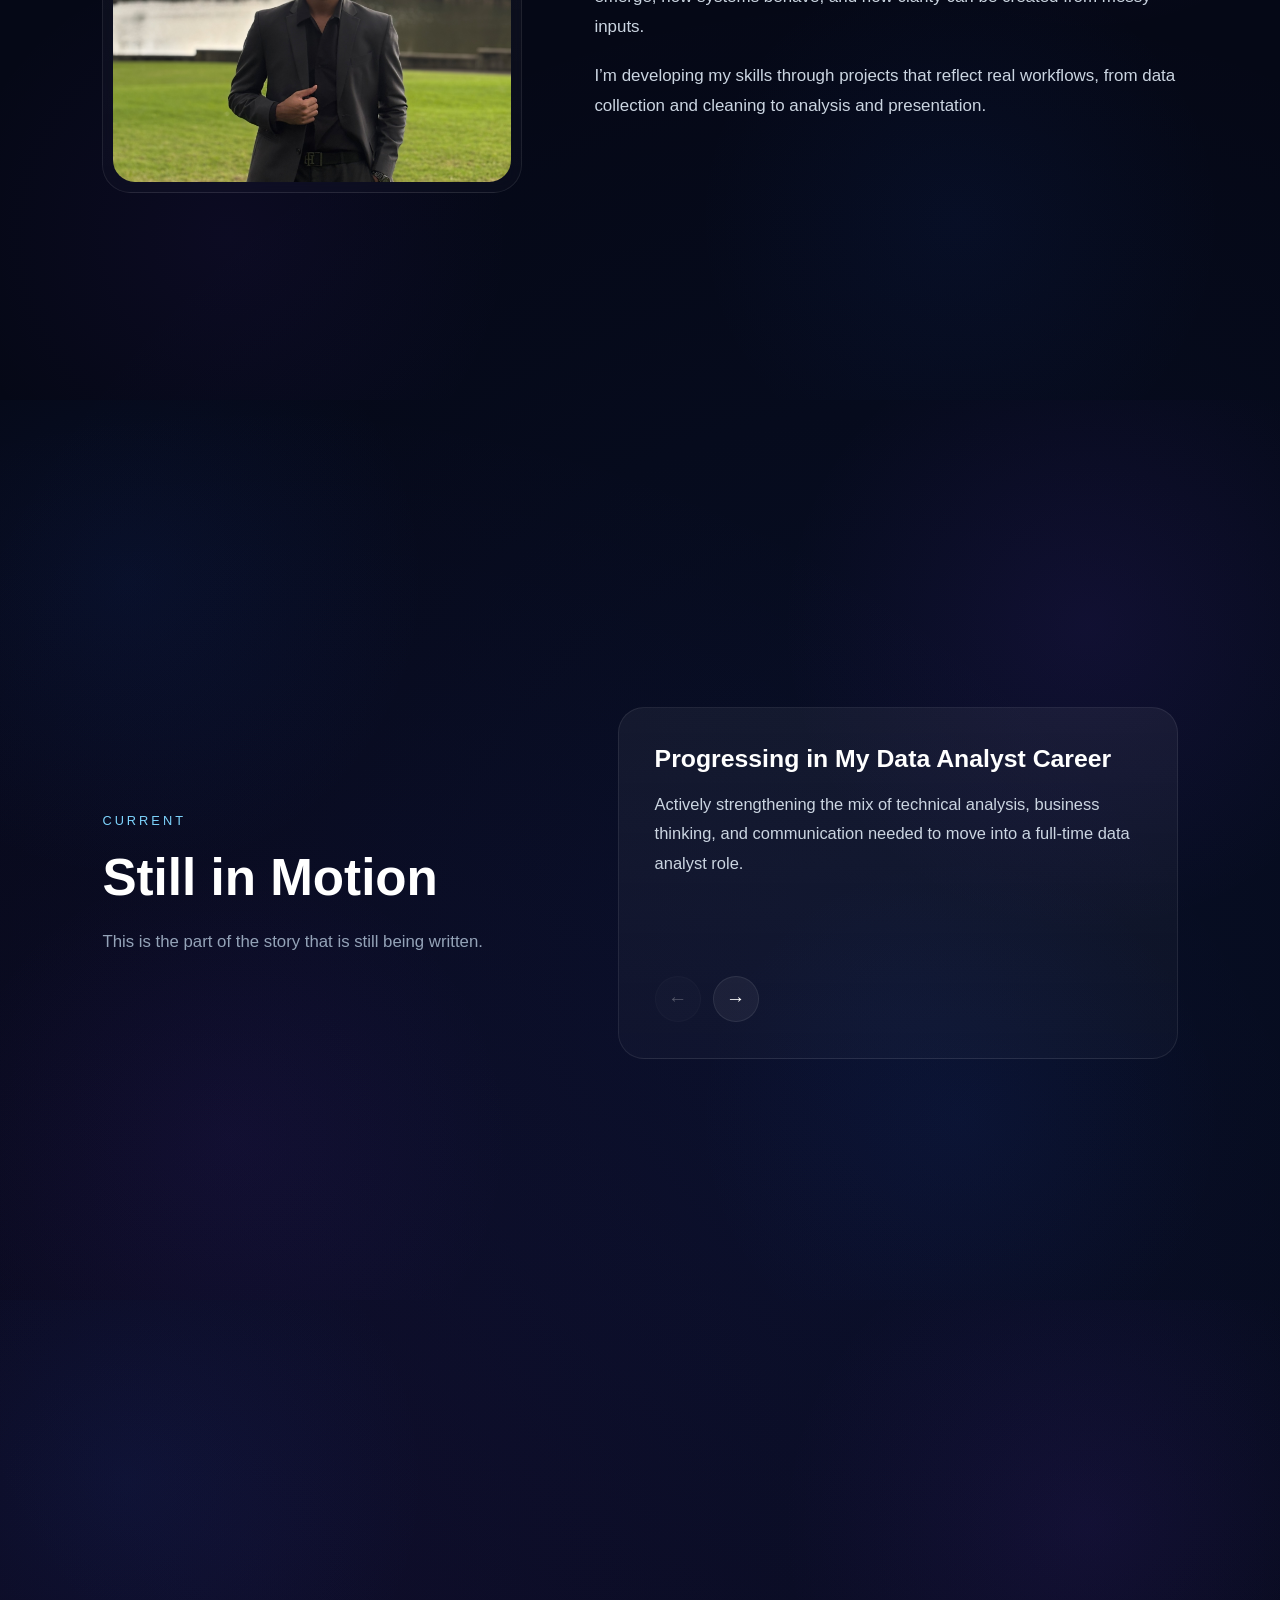
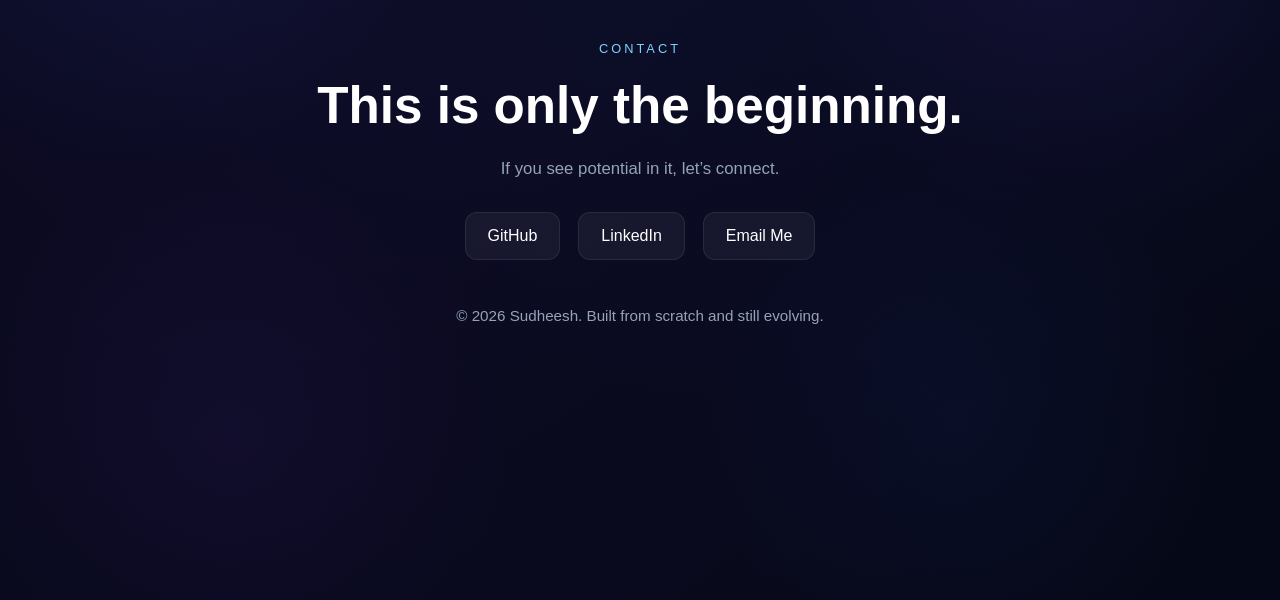
==== commit 529dbdfa: "Update index.html" ====
--- a/index.html
+++ b/index.html
@@ -52,7 +52,7 @@
 
           <div class="hero-buttons">
             <a href="#projects" class="btn btn-primary" id="reveal-primary-btn">See the Work</a>
-            <a href="Sudheesh_Resume.docx" class="btn btn-secondary" id="resume-btn" download>Download Resume</a>
+            <a href="resume.html" class="btn btn-secondary" id="resume-btn">View Resume</a>
           </div>
         </div>
 
@@ -148,4 +148,4 @@
   <script src="content.js"></script>
   <script src="script.js"></script>
 </body>
-</html>+</html>
--- a/style.css
+++ b/style.css
@@ -846,4 +846,91 @@
     width: 48px;
     height: 48px;
   }
+}
+
+.resume-page {
+  display: flex;
+  flex-direction: column;
+  align-items: center;
+  justify-content: center;
+  min-height: calc(100dvh - 170px);
+  width: 100%;
+  text-align: center;
+}
+
+.resume-shell {
+  width: 100%;
+  max-width: 1100px;
+  padding: 34px;
+  border: 1px solid var(--line);
+  border-radius: 28px;
+  background:
+    linear-gradient(180deg, rgba(255,255,255,0.05), rgba(255,255,255,0.025)),
+    radial-gradient(circle at 20% 20%, rgba(37, 99, 235, 0.10), transparent 30%),
+    radial-gradient(circle at 85% 25%, rgba(124, 58, 237, 0.10), transparent 30%);
+  backdrop-filter: blur(12px);
+  box-shadow: 0 20px 60px rgba(0, 0, 0, 0.35);
+}
+
+.resume-page .section-intro {
+  max-width: 720px;
+}
+
+.resume-actions {
+  display: flex;
+  gap: 16px;
+  flex-wrap: wrap;
+  justify-content: center;
+  margin: 26px 0 28px;
+}
+
+.resume-frame-wrapper {
+  width: 100%;
+  height: 75dvh;
+  min-height: 620px;
+  border: 1px solid var(--line);
+  border-radius: 22px;
+  overflow: hidden;
+  background:
+    linear-gradient(180deg, rgba(255,255,255,0.04), rgba(255,255,255,0.02));
+}
+
+.resume-frame {
+  width: 100%;
+  height: 100%;
+  border: none;
+  background: white;
+}
+
+.resume-note {
+  margin-top: 18px;
+  color: var(--muted-2);
+  font-size: 0.95rem;
+}
+
+@media (max-width: 768px) {
+  .resume-shell {
+    padding: 22px;
+  }
+
+  .resume-frame-wrapper {
+    height: 68dvh;
+    min-height: 520px;
+  }
+}
+
+@media (max-width: 560px) {
+  .resume-actions {
+    width: 100%;
+  }
+
+  .resume-actions .btn {
+    width: 100%;
+    text-align: center;
+  }
+
+  .resume-frame-wrapper {
+    height: 62dvh;
+    min-height: 460px;
+  }
 }
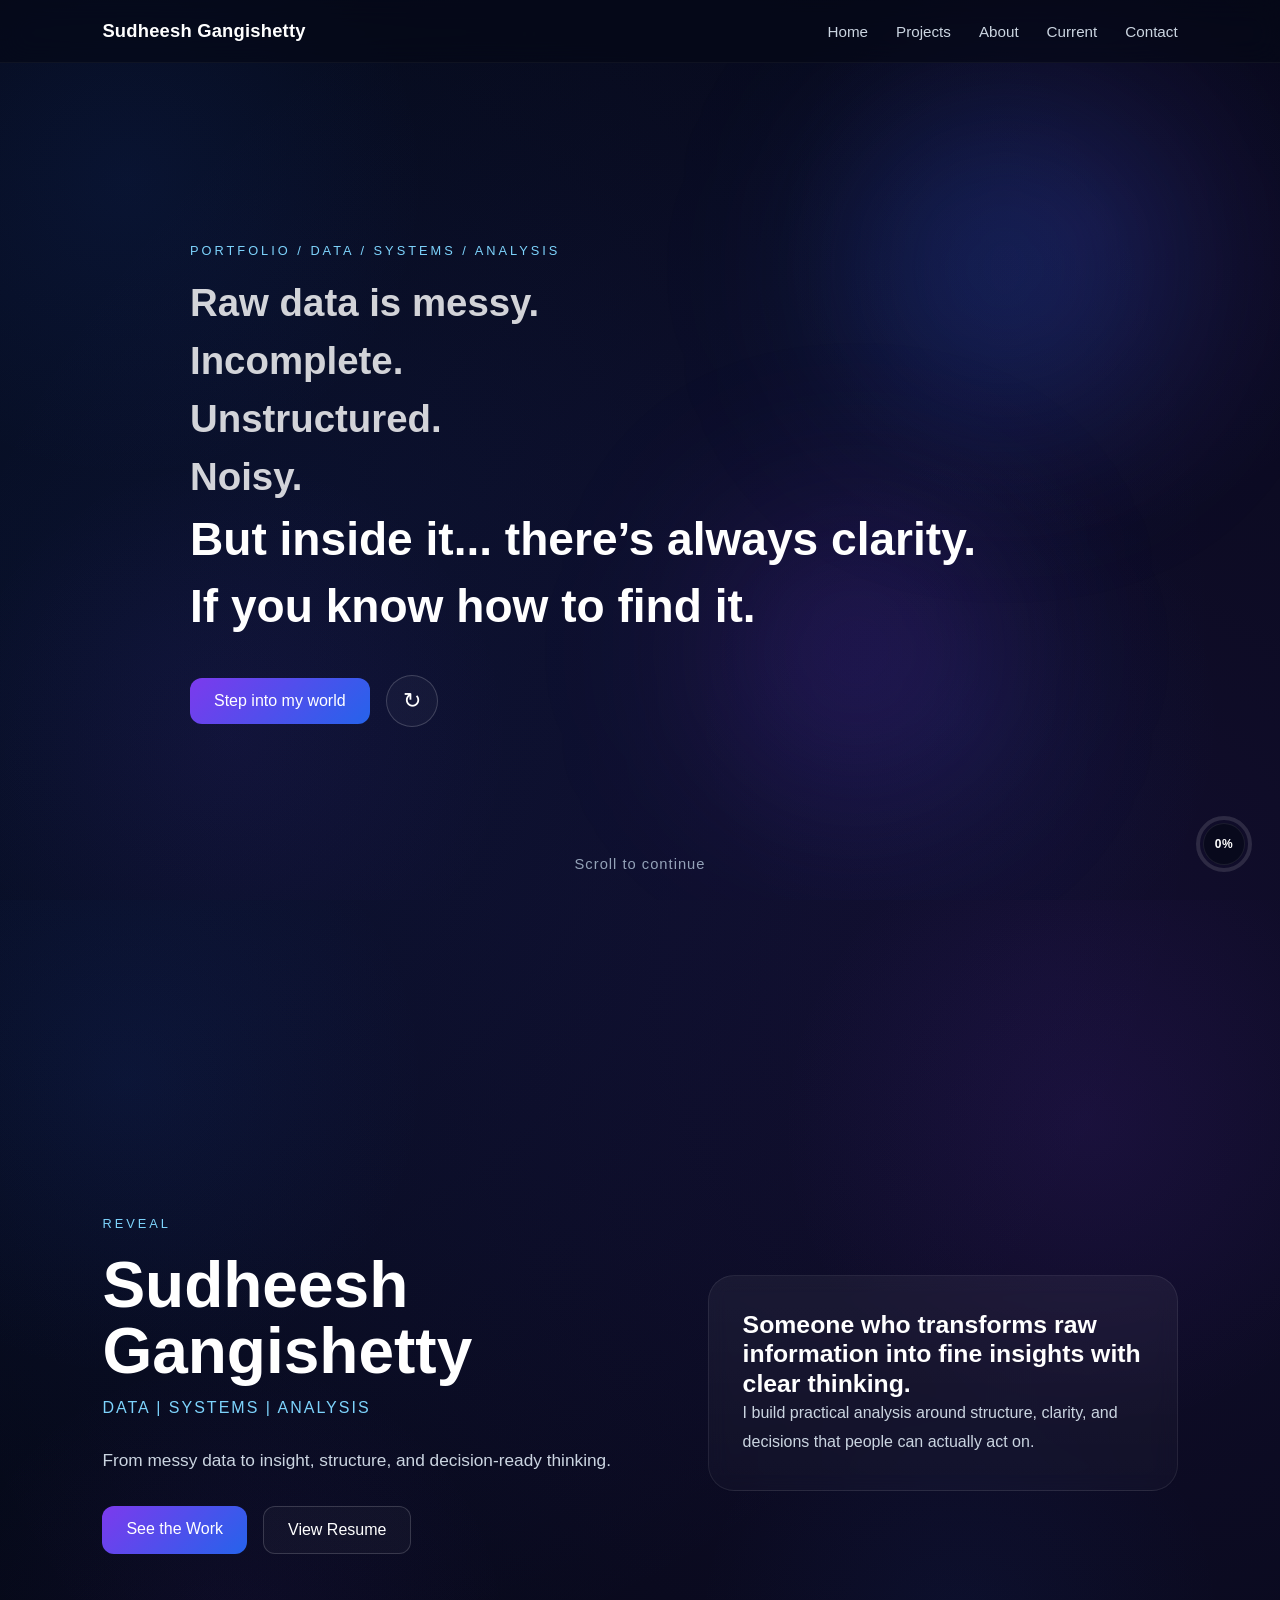
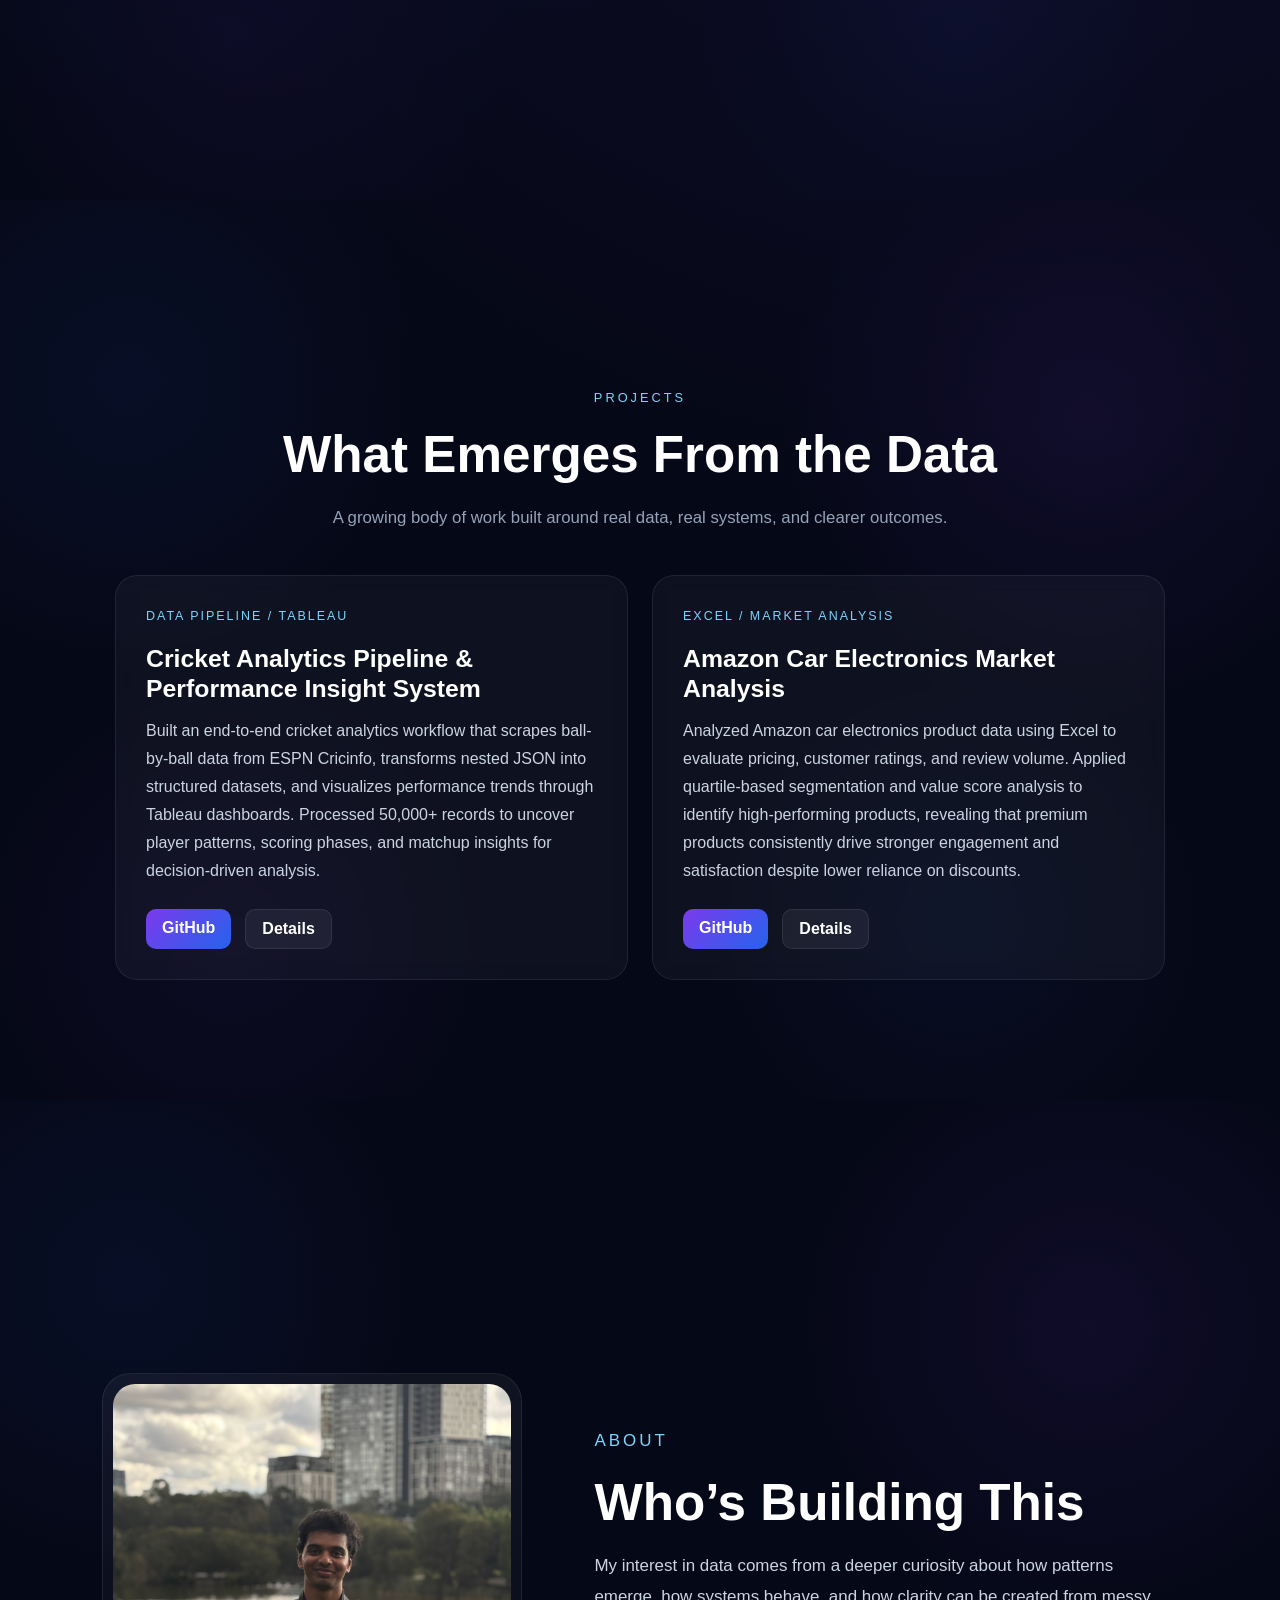
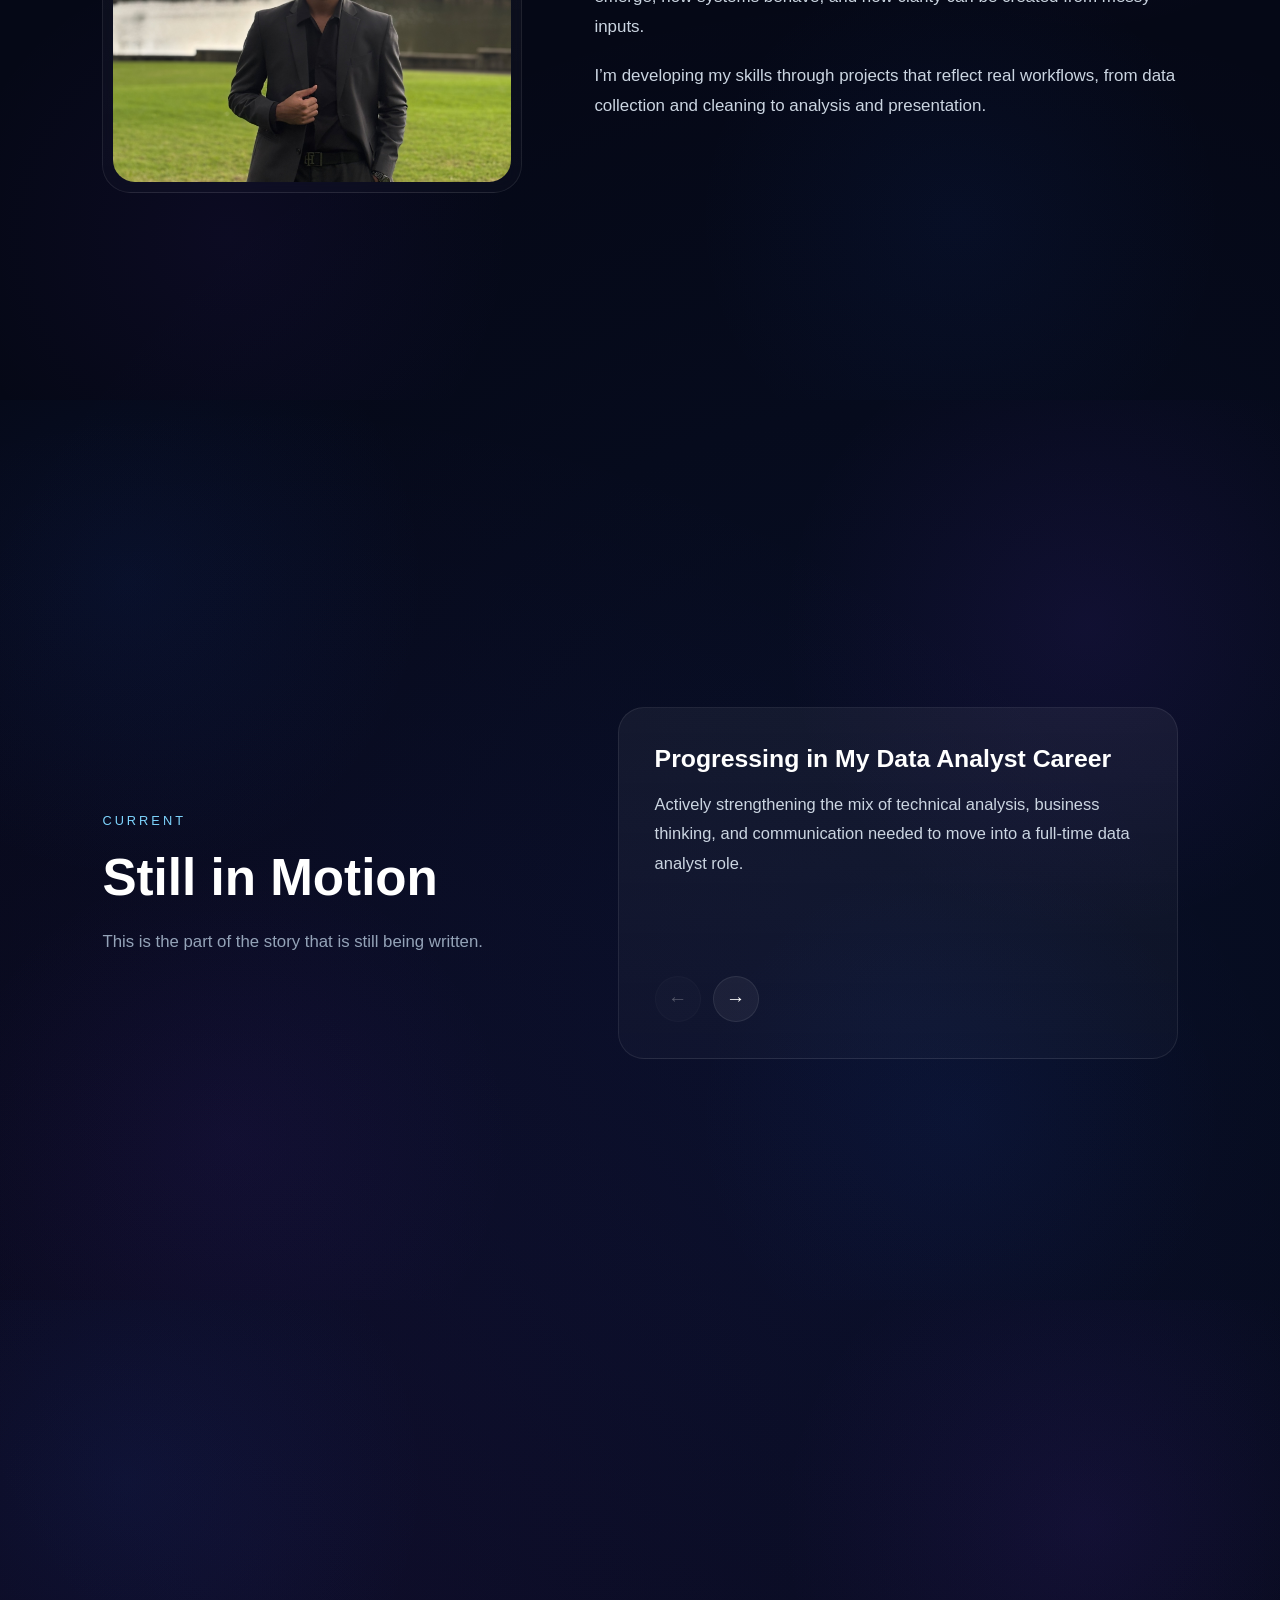
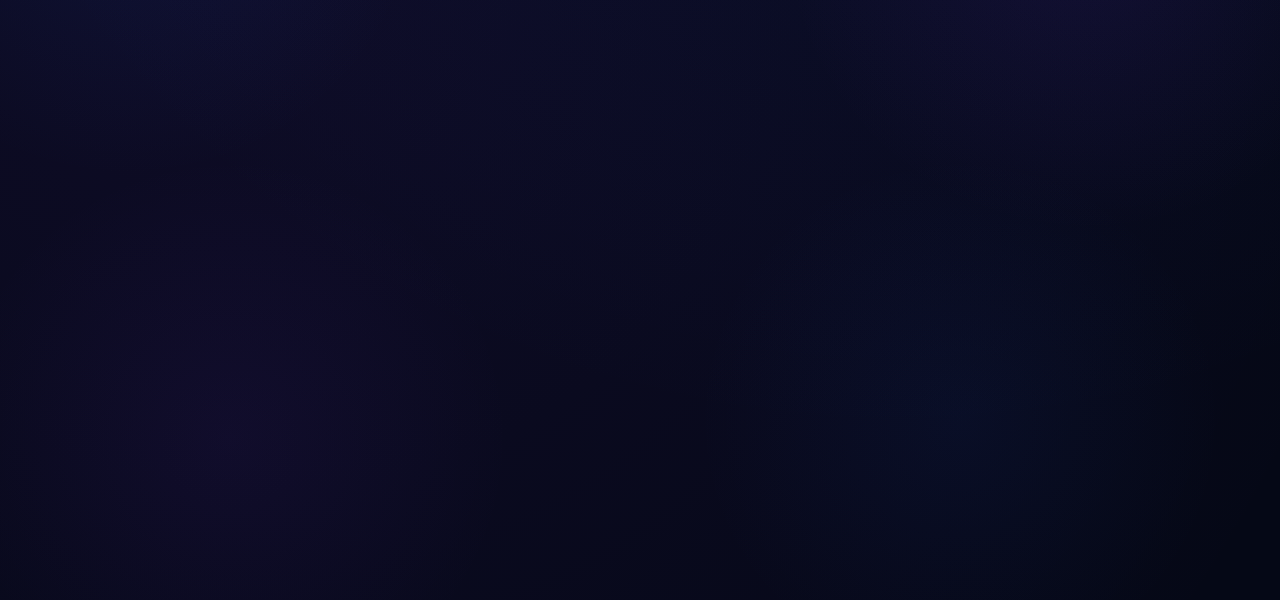
==== commit 3e393bd2: "UPDATE: New resume pdf and cleaned up pages" ====
--- a/index.html
+++ b/index.html
@@ -60,7 +60,7 @@
           <div class="reveal-card">
             <h3 data-content="reveal.cardTitle">Someone who transforms raw information into fine insights with clear thinking.</h3>
             <p data-content="reveal.cardText">
-              This portfolio is designed to unfold the way I like working with data: starting with uncertainty, building structure, and ending with clarity.
+              I build practical analysis around structure, clarity, and decisions that people can actually act on.
             </p>
           </div>
         </div>
@@ -148,4 +148,4 @@
   <script src="content.js"></script>
   <script src="script.js"></script>
 </body>
-</html>
+</html>
--- a/style.css
+++ b/style.css
@@ -289,7 +289,7 @@
   transition-delay: 0.24s;
 }
 
-/* REVEAL SECTION */
+/* REVEAL */
 .reveal-grid {
   display: grid;
   grid-template-columns: minmax(0, 1fr) minmax(320px, 430px);
@@ -649,205 +649,7 @@
   font-size: 0.95rem;
 }
 
-/* SCROLL INDICATOR */
-.scroll-indicator {
-  position: fixed;
-  bottom: 24px;
-  right: 24px;
-  width: 64px;
-  height: 64px;
-  z-index: 1100;
-  display: flex;
-  align-items: center;
-  justify-content: center;
-}
-
-.scroll-indicator svg {
-  position: absolute;
-  inset: 0;
-  transform: rotate(-90deg);
-}
-
-.bg-circle {
-  fill: none;
-  stroke: rgba(255, 255, 255, 0.12);
-  stroke-width: 4;
-}
-
-.progress-circle {
-  fill: none;
-  stroke: var(--cyan);
-  stroke-width: 4;
-  stroke-linecap: round;
-  stroke-dasharray: 163.36;
-  stroke-dashoffset: 163.36;
-  transition: stroke-dashoffset 0.2s ease;
-}
-
-.scroll-indicator-text {
-  font-size: 0.75rem;
-  color: var(--text);
-  font-weight: 700;
-  letter-spacing: 0.5px;
-  background: rgba(5, 8, 22, 0.65);
-  width: 42px;
-  height: 42px;
-  border-radius: 999px;
-  display: flex;
-  align-items: center;
-  justify-content: center;
-  border: 1px solid var(--line);
-  backdrop-filter: blur(12px);
-}
-
-/* SCROLLBAR */
-html::-webkit-scrollbar,
-body::-webkit-scrollbar {
-  width: 10px;
-}
-
-html::-webkit-scrollbar-track,
-body::-webkit-scrollbar-track {
-  background: rgba(255, 255, 255, 0.03);
-}
-
-html::-webkit-scrollbar-thumb,
-body::-webkit-scrollbar-thumb {
-  background: linear-gradient(180deg, rgba(124, 58, 237, 0.85), rgba(37, 99, 235, 0.85));
-  border-radius: 999px;
-}
-
-html::-webkit-scrollbar-thumb:hover,
-body::-webkit-scrollbar-thumb:hover {
-  background: linear-gradient(180deg, rgba(124, 58, 237, 1), rgba(37, 99, 235, 1));
-}
-
-/* RESPONSIVE */
-@media (max-width: 1080px) {
-  .reveal-grid,
-  .about-grid,
-  .current-layout {
-    grid-template-columns: 1fr;
-    gap: 36px;
-    width: 100%;
-    min-height: auto;
-  }
-
-  .about-image,
-  .current-right {
-    justify-content: center;
-  }
-
-  .projects-grid-two {
-    grid-template-columns: 1fr;
-    max-width: 100%;
-  }
-
-  .projects-container,
-  .contact-layout {
-    min-height: auto;
-  }
-
-  .panel {
-    min-height: 100dvh;
-    padding-top: 110px;
-    padding-bottom: 48px;
-    align-items: center;
-  }
-
-  .story-hero {
-    align-items: center;
-  }
-
-  html {
-    scroll-snap-type: y proximity;
-  }
-
-  .logo {
-    font-size: 1rem;
-  }
-}
-
-@media (max-width: 768px) {
-  .navbar {
-    padding: 18px 6%;
-  }
-
-  .nav-links {
-    gap: 16px;
-    font-size: 0.9rem;
-    flex-wrap: wrap;
-  }
-
-  .panel {
-    min-height: 100dvh;
-    padding: 100px 6% 44px;
-    align-items: center;
-  }
-
-  .reveal-grid,
-  .about-grid,
-  .current-layout {
-    align-items: center;
-  }
-
-  .story-line {
-    font-size: clamp(1.5rem, 6vw, 2.2rem);
-  }
-
-  .story-line-emphasis {
-    font-size: clamp(1.8rem, 7vw, 2.7rem);
-  }
-
-  .reveal-description,
-  .section-intro,
-  .about-content p,
-  .current-item p {
-    font-size: 1rem;
-  }
-
-  .about-image-frame,
-  .current-showcase {
-    max-width: 100%;
-  }
-}
-
-@media (max-width: 560px) {
-  .navbar {
-    flex-direction: column;
-    gap: 12px;
-    align-items: flex-start;
-  }
-
-  .hero-buttons,
-  .project-links,
-  .contact-links {
-    width: 100%;
-  }
-
-  .btn,
-  .project-link,
-  .contact-link {
-    width: 100%;
-    text-align: center;
-  }
-
-  .scroll-indicator {
-    bottom: 18px;
-    right: 18px;
-    transform: scale(0.92);
-  }
-
-  .story-sequence {
-    min-height: 300px;
-  }
-
-  .replay-icon-btn {
-    width: 48px;
-    height: 48px;
-  }
-}
-
+/* RESUME PAGE */
 .resume-page {
   display: flex;
   flex-direction: column;
@@ -902,13 +704,186 @@
   background: white;
 }
 
+.resume-fallback {
+  height: 100%;
+  display: flex;
+  flex-direction: column;
+  align-items: center;
+  justify-content: center;
+  padding: 24px;
+  text-align: center;
+  color: var(--muted);
+}
+
 .resume-note {
   margin-top: 18px;
   color: var(--muted-2);
   font-size: 0.95rem;
 }
 
+/* SCROLL INDICATOR */
+.scroll-indicator {
+  position: fixed;
+  bottom: 24px;
+  right: 24px;
+  width: 64px;
+  height: 64px;
+  z-index: 1100;
+  display: flex;
+  align-items: center;
+  justify-content: center;
+}
+
+.scroll-indicator svg {
+  position: absolute;
+  inset: 0;
+  transform: rotate(-90deg);
+}
+
+.bg-circle {
+  fill: none;
+  stroke: rgba(255, 255, 255, 0.12);
+  stroke-width: 4;
+}
+
+.progress-circle {
+  fill: none;
+  stroke: var(--cyan);
+  stroke-width: 4;
+  stroke-linecap: round;
+  stroke-dasharray: 163.36;
+  stroke-dashoffset: 163.36;
+  transition: stroke-dashoffset 0.2s ease;
+}
+
+.scroll-indicator-text {
+  font-size: 0.75rem;
+  color: var(--text);
+  font-weight: 700;
+  letter-spacing: 0.5px;
+  background: rgba(5, 8, 22, 0.65);
+  width: 42px;
+  height: 42px;
+  border-radius: 999px;
+  display: flex;
+  align-items: center;
+  justify-content: center;
+  border: 1px solid var(--line);
+  backdrop-filter: blur(12px);
+}
+
+/* SCROLLBAR */
+html::-webkit-scrollbar,
+body::-webkit-scrollbar {
+  width: 10px;
+}
+
+html::-webkit-scrollbar-track,
+body::-webkit-scrollbar-track {
+  background: rgba(255, 255, 255, 0.03);
+}
+
+html::-webkit-scrollbar-thumb,
+body::-webkit-scrollbar-thumb {
+  background: linear-gradient(180deg, rgba(124, 58, 237, 0.85), rgba(37, 99, 235, 0.85));
+  border-radius: 999px;
+}
+
+html::-webkit-scrollbar-thumb:hover,
+body::-webkit-scrollbar-thumb:hover {
+  background: linear-gradient(180deg, rgba(124, 58, 237, 1), rgba(37, 99, 235, 1));
+}
+
+/* RESPONSIVE */
+@media (max-width: 1080px) {
+  .reveal-grid,
+  .about-grid,
+  .current-layout {
+    grid-template-columns: 1fr;
+    gap: 36px;
+    width: 100%;
+    min-height: auto;
+  }
+
+  .about-image,
+  .current-right {
+    justify-content: center;
+  }
+
+  .projects-grid-two {
+    grid-template-columns: 1fr;
+    max-width: 100%;
+  }
+
+  .projects-container,
+  .contact-layout,
+  .resume-page {
+    min-height: auto;
+  }
+
+  .panel {
+    min-height: 100dvh;
+    padding-top: 110px;
+    padding-bottom: 48px;
+    align-items: center;
+  }
+
+  .story-hero {
+    align-items: center;
+  }
+
+  html {
+    scroll-snap-type: y proximity;
+  }
+
+  .logo {
+    font-size: 1rem;
+  }
+}
+
 @media (max-width: 768px) {
+  .navbar {
+    padding: 18px 6%;
+  }
+
+  .nav-links {
+    gap: 16px;
+    font-size: 0.9rem;
+    flex-wrap: wrap;
+  }
+
+  .panel {
+    min-height: 100dvh;
+    padding: 100px 6% 44px;
+    align-items: center;
+  }
+
+  .reveal-grid,
+  .about-grid,
+  .current-layout {
+    align-items: center;
+  }
+
+  .story-line {
+    font-size: clamp(1.5rem, 6vw, 2.2rem);
+  }
+
+  .story-line-emphasis {
+    font-size: clamp(1.8rem, 7vw, 2.7rem);
+  }
+
+  .reveal-description,
+  .section-intro,
+  .about-content p,
+  .current-item p {
+    font-size: 1rem;
+  }
+
+  .about-image-frame,
+  .current-showcase {
+    max-width: 100%;
+  }
+
   .resume-shell {
     padding: 22px;
   }
@@ -920,15 +895,42 @@
 }
 
 @media (max-width: 560px) {
+  .navbar {
+    flex-direction: column;
+    gap: 12px;
+    align-items: flex-start;
+  }
+
+  .hero-buttons,
+  .project-links,
+  .contact-links,
   .resume-actions {
     width: 100%;
   }
 
+  .btn,
+  .project-link,
+  .contact-link,
   .resume-actions .btn {
     width: 100%;
     text-align: center;
   }
 
+  .scroll-indicator {
+    bottom: 18px;
+    right: 18px;
+    transform: scale(0.92);
+  }
+
+  .story-sequence {
+    min-height: 300px;
+  }
+
+  .replay-icon-btn {
+    width: 48px;
+    height: 48px;
+  }
+
   .resume-frame-wrapper {
     height: 62dvh;
     min-height: 460px;
